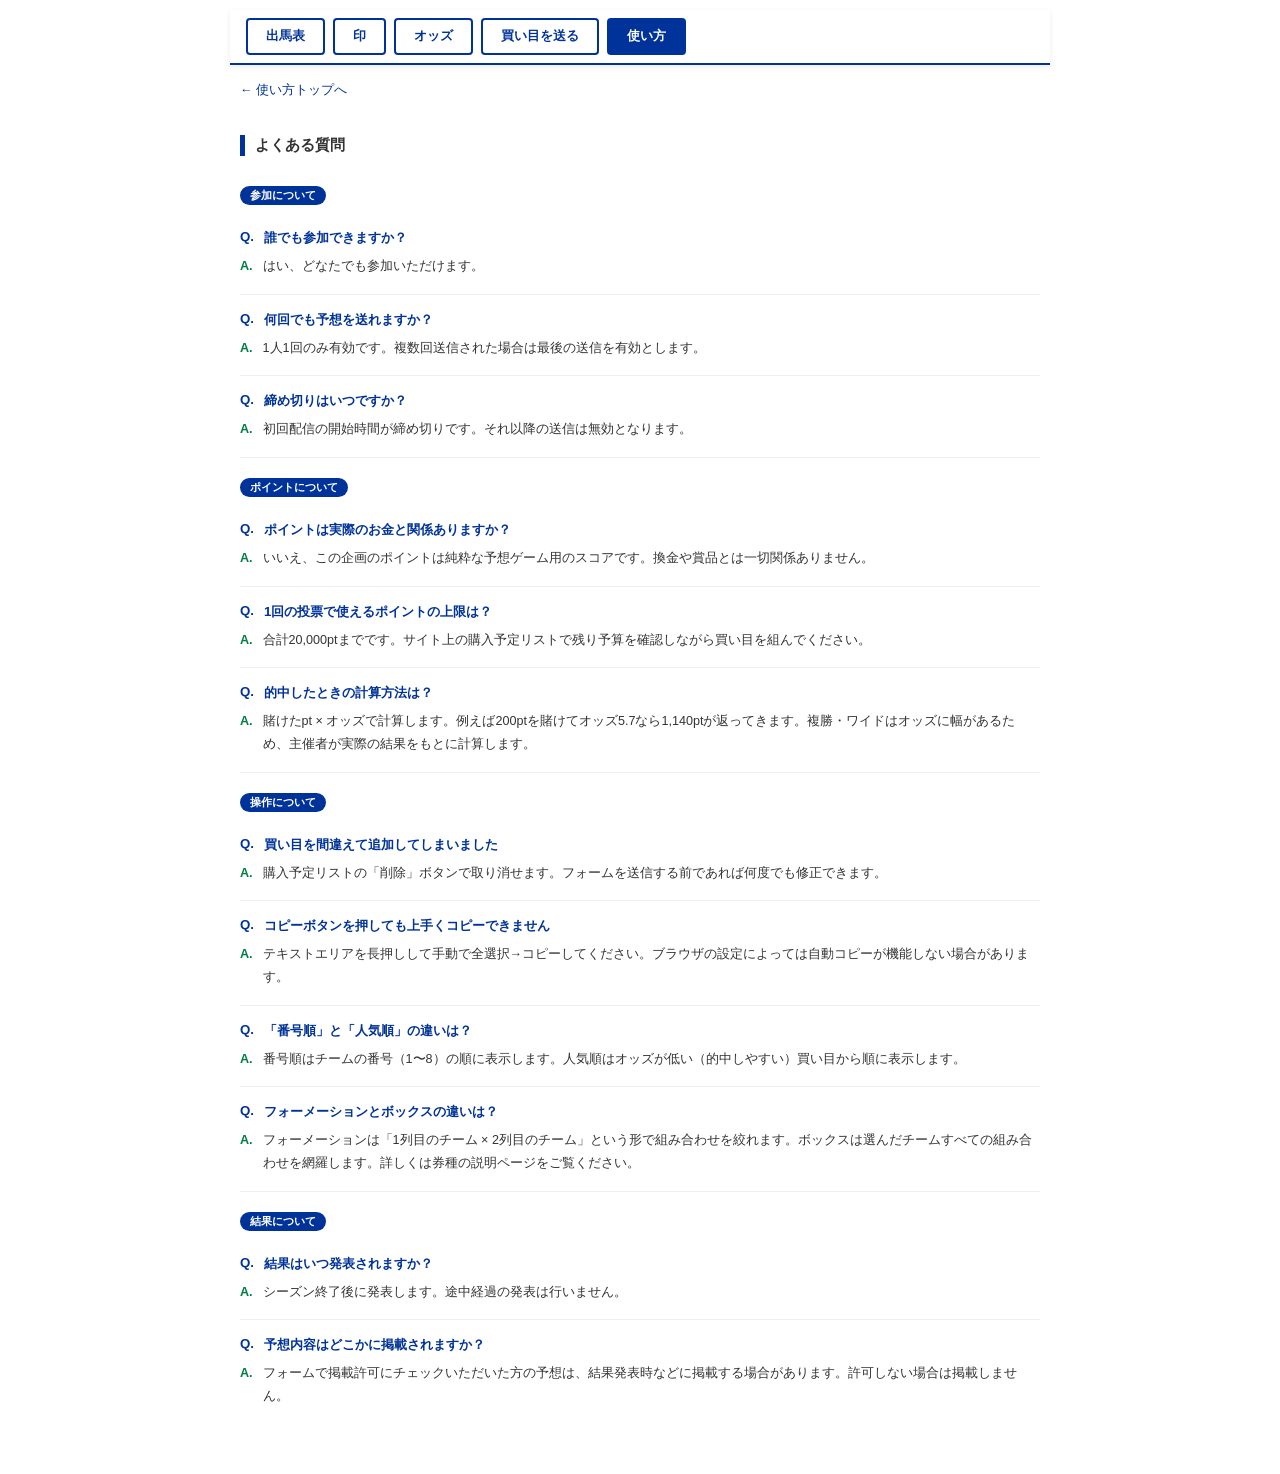
==== faq.html @ a21bd411 "Add files via upload" ====
<!DOCTYPE html>
<html lang="ja">
<head>
    <meta charset="UTF-8">
    <meta name="viewport" content="width=device-width, initial-scale=1.0">
    <title>Premier Series 26-27予想企画 — よくある質問</title>
    <link rel="icon" href="favicon.ico">
    <link rel="apple-touch-icon" href="apple-touch-icon.png">
    <link rel="stylesheet" href="css/style.css">
    <style>
        .faq-wrap { max-width: 800px; margin: 0 auto; padding: 0 16px 40px; }
        .faq-item { border-bottom: 1px solid #eee; padding: 16px 0; }
        .faq-item:last-child { border-bottom: none; }
        .faq-q { font-weight: bold; color: #003399; margin: 0 0 8px; font-size: .95em; display: flex; gap: 10px; }
        .faq-q::before { content: 'Q.'; flex-shrink: 0; }
        .faq-a { color: #333; line-height: 1.8; font-size: .9em; display: flex; gap: 10px; margin: 0; }
        .faq-a::before { content: 'A.'; flex-shrink: 0; font-weight: bold; color: #007d43; }
        .back-link { display: inline-block; margin-bottom: 16px; color: #003399; text-decoration: none; font-size: .9em; }
        .back-link:hover { text-decoration: underline; }
        .faq-category { font-size: .8em; font-weight: bold; color: #fff; background: #003399; display: inline-block; padding: 2px 10px; border-radius: 10px; margin: 20px 0 8px; }
    </style>
</head>
<body>
<div class="faq-wrap">

<nav class="page-nav">
    <a href="index.html">出馬表</a>
    <a href="marks.html">印</a>
    <a href="odds.html">オッズ</a>
    <a href="submit.html">買い目を送る</a>
    <a href="help.html" class="active">使い方</a>
</nav>

<a class="back-link" href="help.html">← 使い方トップへ</a>

<div class="section-title">よくある質問</div>

<div class="faq-category">参加について</div>

<div class="faq-item">
    <p class="faq-q">誰でも参加できますか？</p>
    <p class="faq-a">はい、どなたでも参加いただけます。</p>
</div>

<div class="faq-item">
    <p class="faq-q">何回でも予想を送れますか？</p>
    <p class="faq-a">1人1回のみ有効です。複数回送信された場合は最後の送信を有効とします。</p>
</div>

<div class="faq-item">
    <p class="faq-q">締め切りはいつですか？</p>
    <p class="faq-a">初回配信の開始時間が締め切りです。それ以降の送信は無効となります。</p>
</div>

<div class="faq-category">ポイントについて</div>

<div class="faq-item">
    <p class="faq-q">ポイントは実際のお金と関係ありますか？</p>
    <p class="faq-a">いいえ、この企画のポイントは純粋な予想ゲーム用のスコアです。換金や賞品とは一切関係ありません。</p>
</div>

<div class="faq-item">
    <p class="faq-q">1回の投票で使えるポイントの上限は？</p>
    <p class="faq-a">合計20,000ptまでです。サイト上の購入予定リストで残り予算を確認しながら買い目を組んでください。</p>
</div>

<div class="faq-item">
    <p class="faq-q">的中したときの計算方法は？</p>
    <p class="faq-a">賭けたpt × オッズで計算します。例えば200ptを賭けてオッズ5.7なら1,140ptが返ってきます。複勝・ワイドはオッズに幅があるため、主催者が実際の結果をもとに計算します。</p>
</div>

<div class="faq-category">操作について</div>

<div class="faq-item">
    <p class="faq-q">買い目を間違えて追加してしまいました</p>
    <p class="faq-a">購入予定リストの「削除」ボタンで取り消せます。フォームを送信する前であれば何度でも修正できます。</p>
</div>

<div class="faq-item">
    <p class="faq-q">コピーボタンを押しても上手くコピーできません</p>
    <p class="faq-a">テキストエリアを長押しして手動で全選択→コピーしてください。ブラウザの設定によっては自動コピーが機能しない場合があります。</p>
</div>

<div class="faq-item">
    <p class="faq-q">「番号順」と「人気順」の違いは？</p>
    <p class="faq-a">番号順はチームの番号（1〜8）の順に表示します。人気順はオッズが低い（的中しやすい）買い目から順に表示します。</p>
</div>

<div class="faq-item">
    <p class="faq-q">フォーメーションとボックスの違いは？</p>
    <p class="faq-a">フォーメーションは「1列目のチーム × 2列目のチーム」という形で組み合わせを絞れます。ボックスは選んだチームすべての組み合わせを網羅します。詳しくは券種の説明ページをご覧ください。</p>
</div>

<div class="faq-category">結果について</div>

<div class="faq-item">
    <p class="faq-q">結果はいつ発表されますか？</p>
    <p class="faq-a">シーズン終了後に発表します。途中経過の発表は行いません。</p>
</div>

<div class="faq-item">
    <p class="faq-q">予想内容はどこかに掲載されますか？</p>
    <p class="faq-a">フォームで掲載許可にチェックいただいた方の予想は、結果発表時などに掲載する場合があります。許可しない場合は掲載しません。</p>
</div>

</div>
</body>
</html>
---- css/style.css ----
:root {
    --jra-blue: #003399;
    --jra-green: #007d43;
    --border-color: #ccc;
    --accent-red: #d00;
}

body {
    font-family: "Helvetica Neue", Arial, sans-serif;
    font-size: 14px;
    margin: 10px;
    color: #333;
    background: #fff;
}

/* ── 共通 ── */
.section-title {
    border-left: 5px solid var(--jra-blue);
    padding-left: 10px;
    font-size: 1.1em;
    margin: 20px 0 10px;
    font-weight: bold;
}
.hidden { display: none !important; }
.result-bar {
    display: flex;
    justify-content: space-between;
    align-items: center;
    background: #444;
    color: #fff;
    padding: 10px;
    margin-top: 5px;
    border-radius: 4px;
}
.odd_view {
    background: #ffeb3b;
    border: none;
    padding: 8px 20px;
    font-weight: bold;
    cursor: pointer;
    border-radius: 3px;
    color: #000;
}
.odd_view:hover { background: #fdd835; }

/* ── チームヘッダー ── */
.team-table {
    width: 100%;
    border-collapse: collapse;
    margin-bottom: 20px;
    table-layout: fixed;
}
.team-table th,
.team-table td {
    border: 1px solid var(--border-color);
    text-align: center;
    padding: 8px 2px;
}
.team-table th {
    background: var(--jra-blue);
    color: #fff;
    font-size: .8em;
}
.team-table td {
    font-weight: bold;
    font-size: .9em;
    overflow: hidden;
    text-overflow: ellipsis;
}
.team-logo {
    width: 30px;
    height: 30px;
    object-fit: contain;
    vertical-align: middle;
    margin-bottom: 3px;
}

/* ── タブ ── */
.tab-menu {
    display: flex;
    list-style: none;
    padding: 0;
    margin: 0;
    border-bottom: 2px solid var(--jra-blue);
    flex-wrap: wrap;
}
.tab-menu li {
    padding: 10px 15px;
    cursor: pointer;
    background: #eee;
    margin-right: 2px;
    border: 1px solid var(--border-color);
    border-bottom: none;
    font-weight: bold;
}
.tab-menu li.active {
    background: var(--jra-blue);
    color: #fff;
    border-color: var(--jra-blue);
}

/* ── 投票モード ── */
.vote-mode-bar {
    display: flex;
    gap: 6px;
    margin: 8px 0;
    flex-wrap: wrap;
}
.mode-btn {
    padding: 6px 14px;
    border: 2px solid var(--jra-blue);
    background: #fff;
    color: var(--jra-blue);
    border-radius: 4px;
    cursor: pointer;
    font-weight: bold;
    font-size: .85em;
}
.mode-btn.active {
    background: var(--jra-blue);
    color: #fff;
}

/* ── マークシート ── */
.marksheet-area {
    background: #f2f2f2;
    padding: 10px;
    border: 1px solid var(--border-color);
    margin-top: -1px;
}
.ms-table {
    width: 100%;
    border-collapse: collapse;
    background: #fff;
    margin-bottom: 6px;
    table-layout: fixed;
}
.ms-table th,
.ms-table td {
    border: 1px solid var(--border-color);
    padding: 4px 2px;
    text-align: center;
    font-size: .85em;
    overflow: hidden;
    text-overflow: ellipsis;
    white-space: nowrap;
}
.ms-table th { background: #e9e9e9; }
.ms-row-label {
    font-weight: bold;
    background: #f8f9fa;
    white-space: nowrap;
    width: 5em;
}
.ms-cell {
    cursor: pointer;
    user-select: none;
    transition: background .12s;
}
.ms-cell:hover { background: #dde8ff; }
.ms-cell.marked { background: var(--jra-blue); color: #fff; font-weight: bold; }
.ms-cell.axis1  { background: #e91e63; color: #fff; font-weight: bold; }
.ms-cell.axis2  { background: #ff9800; color: #fff; font-weight: bold; }
.all_button {
    width: 28px;
    padding: 2px;
    cursor: pointer;
    font-size: .8em;
}

/* ── ソートバー（全タブ共通） ── */
.sort-controls {
    margin: 10px 0 0;
    padding-bottom: 8px;
    border-bottom: 1px solid var(--border-color);
}
.sort-btn {
    padding: 5px 15px;
    cursor: pointer;
    border: 1px solid var(--jra-blue);
    background: #fff;
    color: var(--jra-blue);
    border-radius: 4px;
}
.sort-btn.active { background: var(--jra-blue); color: #fff; }

/* ── オッズ一覧 ── */
.list-wrapper {
    max-height: 500px;
    overflow-y: auto;
    border: 1px solid var(--border-color);
    margin-top: 10px;
}
table.list-table { width: 100%; border-collapse: collapse; }
.list-table th {
    position: sticky;
    top: 0;
    background: #eee;
    border: 1px solid var(--border-color);
    padding: 8px;
}
.list-table td {
    border: 1px solid var(--border-color);
    padding: 8px;
    text-align: center;
}
.odds-val { font-weight: bold; }
.odds-low  { color: #d00; }
.odds-high { color: #0066cc; }
.odds_row { cursor: pointer; transition: background .15s; }
.odds_row:hover  { background: #fff9c4 !important; }
.odds_row:active { background: #ffe082 !important; }

/* 単複：ホバー中のセルだけ色を濃くしてどちらを押すか明示 */
.odds_row td[data-bet-type]:hover {
    background: #ffe082 !important;
    cursor: pointer;
}

/* ── カート ── */
#bet-management {
    margin-top: 30px;
    border: 2px solid #333;
    padding: 15px;
    border-radius: 8px;
    background: #fdfdfd;
}
#cart-table { width: 100%; border-collapse: collapse; }
#cart-table th {
    padding: 5px;
    border-bottom: 1px solid #ccc;
    background: #eee;
    font-size: .85em;
}
#cart-table td {
    padding: 6px 8px;
    border-bottom: 1px solid #f0f0f0;
    text-align: center;
    vertical-align: middle;
}
.pt-display {
    display: inline-flex;
    align-items: center;
    gap: 2px;
    cursor: pointer;
    border: 1px solid #aaa;
    border-radius: 4px;
    padding: 3px 6px;
    background: #fff;
    font-size: .9em;
    white-space: nowrap;
}
.pt-display:hover { border-color: var(--jra-blue); background: #eef; }
.pt-n { font-weight: bold; color: var(--jra-blue); min-width: 1.4em; text-align: right; }
.pt-fixed { color: #666; }

/* ── カートボタン ── */
.btn-expand {
    font-size: .75em;
    cursor: pointer;
    padding: 3px 7px;
    border: 1px solid #aaa;
    border-radius: 3px;
    background: #f5f5f5;
}
.btn-expand:hover { background: #e0e8ff; }
.btn-expand-budget {
    font-size: .75em;
    cursor: pointer;
    padding: 3px 7px;
    border: 1px solid #007d43;
    border-radius: 3px;
    background: #e8f5e9;
    color: #007d43;
    font-weight: bold;
}
.btn-expand-budget:hover { background: #c8e6c9; }
.btn-delete {
    font-size: .75em;
    cursor: pointer;
    padding: 3px 7px;
    border: 1px solid #d00;
    border-radius: 3px;
    background: #fff0f0;
    color: #d00;
}
.btn-delete:hover { background: #ffd0d0; }

/* ── テンキー ── */
#numpad-overlay {
    position: fixed;
    inset: 0;
    background: rgba(0,0,0,.45);
    z-index: 2000;
    display: flex;
    align-items: center;
    justify-content: center;
}
#numpad-box {
    background: #fff;
    border-radius: 10px;
    padding: 18px;
    width: 220px;
    box-shadow: 0 6px 30px rgba(0,0,0,.35);
}
#numpad-preview {
    font-size: 1.4em;
    font-weight: bold;
    text-align: right;
    color: var(--jra-blue);
    margin-bottom: 10px;
    border-bottom: 2px solid var(--jra-blue);
    padding-bottom: 6px;
}
.np-grid {
    display: grid;
    grid-template-columns: repeat(3,1fr);
    gap: 6px;
}
.np-btn {
    padding: 12px 0;
    font-size: 1.1em;
    font-weight: bold;
    border: 1px solid #ccc;
    border-radius: 6px;
    cursor: pointer;
    background: #f8f8f8;
}
.np-btn:hover   { background: #e0e8ff; }
.np-btn.confirm { background: var(--jra-blue); color: #fff; grid-column: span 2; }
.np-btn.cancel  { background: #eee; }
#numpad-label {
    font-size: .8em;
    color: #888;
    margin-bottom: 6px;
    text-align: center;
}

/* ── フォームエクスポート ── */
.btn-set-formation {
    background: #e91e63;
    color: #fff;
    border: none;
    padding: 10px 20px;
    border-radius: 4px;
    cursor: pointer;
    font-weight: bold;
    margin-left: 10px;
}
.btn-set-formation:hover { background: #d81b60; }
#form-export-area {
    position: fixed;
    top: 15%;
    left: 5%;
    width: 90%;
    height: 70%;
    background: #fff;
    border: 3px solid #333;
    z-index: 1000;
    padding: 20px;
    box-shadow: 0 0 20px rgba(0,0,0,.5);
}

/* ── オッズ一覧（2連複〜3連単）共通セル幅 ── */
table.odds-list {
    table-layout: fixed;
    width: 100%;
}
table.odds-list .col-comb {
    width: 60%;
    text-align: center;
    font-family: monospace;
    font-size: .9em;
}
table.odds-list .col-odds {
    width: 40%;
    text-align: center;
    font-size: .9em;
    cursor: pointer;
}
/* 行ホバー時にオッズセルだけ濃くする（単複と同じ色） */
table.odds-list tr.odds_row:hover .col-odds {
    background: #fff9c4 !important;
}
table.odds-list tr.odds_row td[data-clickable]:hover {
    background: #ffe082 !important;
}
.page-nav {
    display: flex;
    gap: 8px;
    position: sticky;
    top: 0;
    z-index: 1000;
    background: #fff;
    padding: 8px 16px;
    margin: 0 -10px 16px;
    border-bottom: 2px solid var(--jra-blue);
    box-shadow: 0 2px 6px rgba(0,0,0,.08);
}
.page-nav a {
    padding: 8px 18px;
    border: 2px solid var(--jra-blue);
    border-radius: 4px;
    color: var(--jra-blue);
    text-decoration: none;
    font-weight: bold;
    font-size: .9em;
}
.page-nav a.active,
.page-nav a:hover {
    background: var(--jra-blue);
    color: #fff;
}

/* ━━━━━━━━━━━━━━━━━━━━━━━━━━━━━━━━━━━━
   スマホ専用スタイル（767px以下）
   PC版は一切変更しない
━━━━━━━━━━━━━━━━━━━━━━━━━━━━━━━━━━━━ */
@media (max-width: 767px) {

    /* ── ①マークシートを横スクロール対応 ── */
    .marksheet-area {
        padding: 6px;
    }
    .ms-table-wrap {
        overflow-x: auto;
        -webkit-overflow-scrolling: touch;
    }
    .ms-table {
        min-width: 480px; /* 8チーム分が潰れない最小幅 */
        table-layout: fixed;
    }
    .ms-row-label {
        width: 4.5em;
        font-size: .75em;
    }
    .ms-table th,
    .ms-table td {
        padding: 3px 1px;
        font-size: .8em;
    }

    /* ── ②投票モードボタンを小さく ── */
    .mode-btn {
        padding: 5px 8px;
        font-size: .78em;
        border-width: 1.5px;
    }
    .vote-mode-bar {
        gap: 4px;
    }

    /* ── ③カートを横スクロール対応・券種列を詰める ── */
    #bet-management {
        padding: 10px 6px;
    }
    .cart-scroll-wrap {
        overflow-x: auto;
        -webkit-overflow-scrolling: touch;
    }
    #cart-table {
        min-width: 480px;
    }
    #cart-table th,
    #cart-table td {
        padding: 4px 4px;
        font-size: .8em;
        white-space: nowrap;
    }

    /* ── ④買い目データ作成モーダルをフルスクリーン化 ── */
    #form-export-area {
        position: fixed;
        top: 0;
        left: 0;
        width: 100%;
        height: 100%;
        border: none;
        border-radius: 0;
        padding: 16px;
        box-sizing: border-box;
        overflow-y: auto;
        z-index: 2000;
    }
    #form-export-area h3 {
        font-size: 1em;
        margin-bottom: 8px;
    }
    #form-export-area textarea {
        height: 40vh !important;
        font-size: 11px !important;
    }
    #form-export-area p {
        font-size: .8em;
    }
    #btn-copy {
        width: 100%;
        padding: 12px;
        font-size: 1em;
    }
    #btn-open-form {
        display: block !important;
        width: 100%;
        box-sizing: border-box;
        text-align: center;
        padding: 12px !important;
        font-size: 1em !important;
        margin-top: 4px;
    }
}
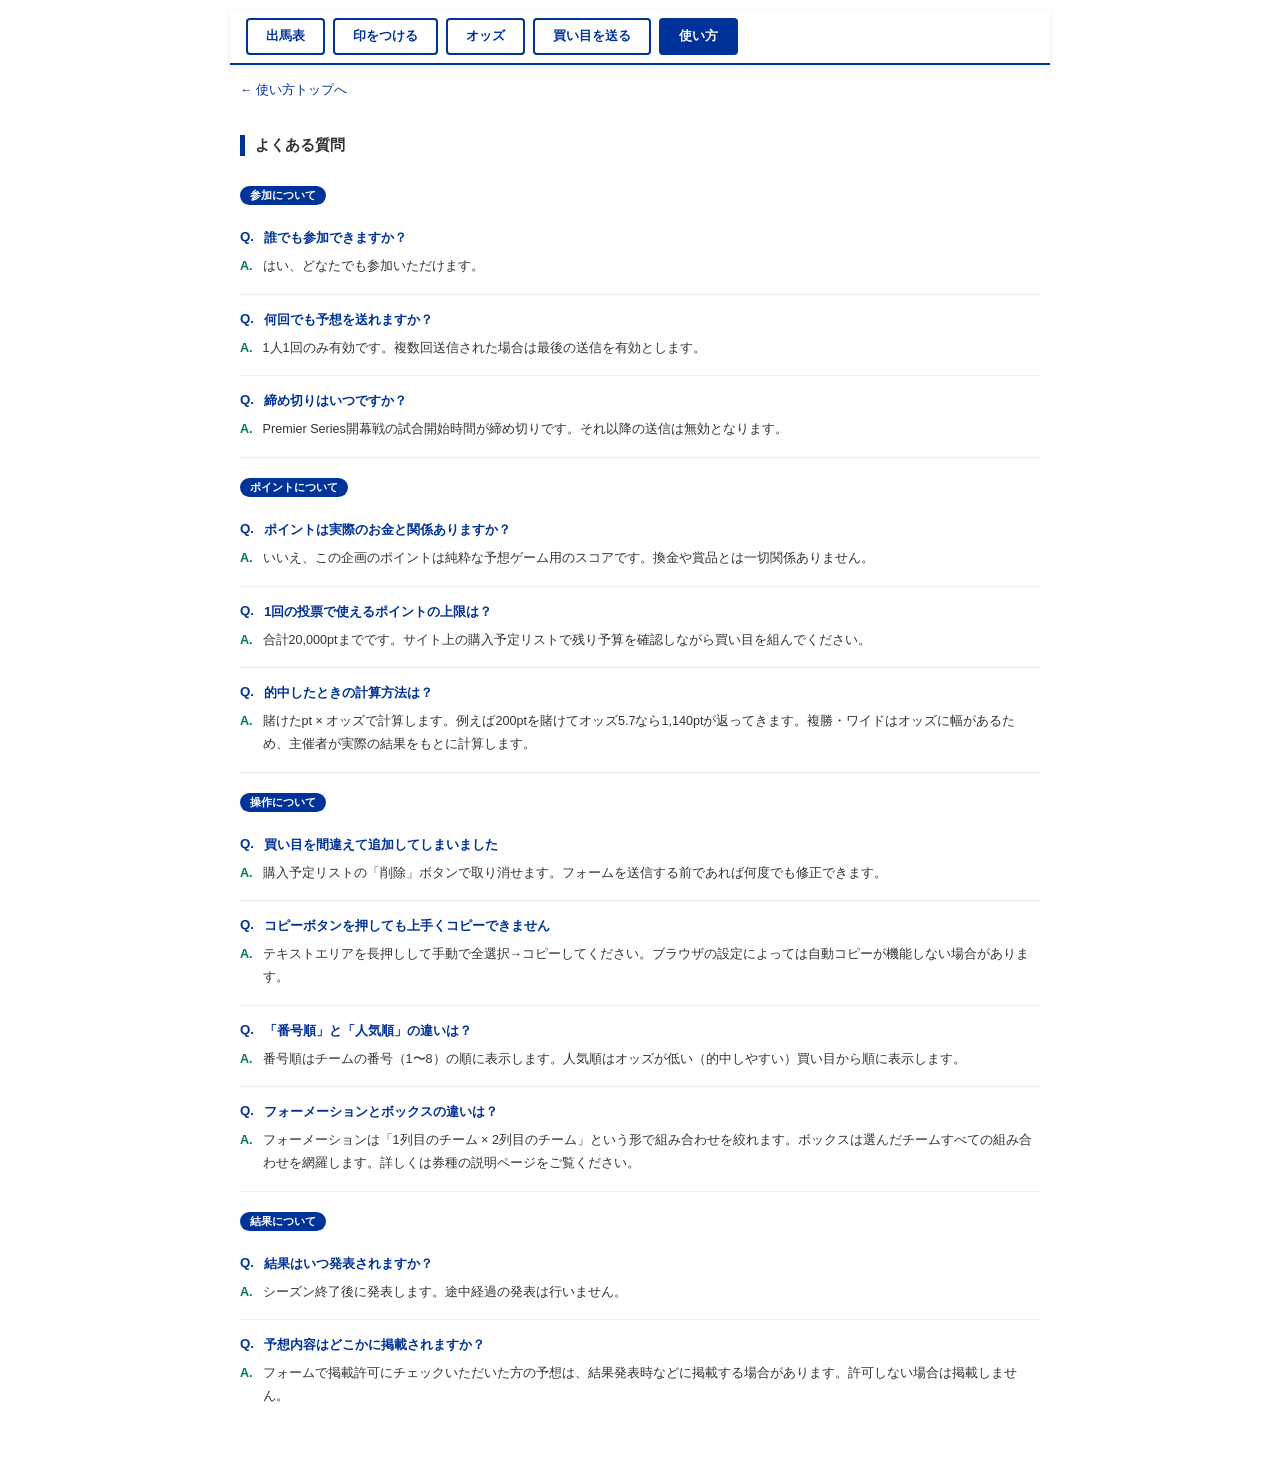
==== commit b76b14e8: "Add files via upload" ====
--- a/faq.html
+++ b/faq.html
@@ -25,7 +25,7 @@
 
 <nav class="page-nav">
     <a href="index.html">出馬表</a>
-    <a href="marks.html">印</a>
+    <a href="marks.html">印をつける</a>
     <a href="odds.html">オッズ</a>
     <a href="submit.html">買い目を送る</a>
     <a href="help.html" class="active">使い方</a>
@@ -49,7 +49,7 @@
 
 <div class="faq-item">
     <p class="faq-q">締め切りはいつですか？</p>
-    <p class="faq-a">初回配信の開始時間が締め切りです。それ以降の送信は無効となります。</p>
+    <p class="faq-a">Premier Series開幕戦の試合開始時間が締め切りです。それ以降の送信は無効となります。</p>
 </div>
 
 <div class="faq-category">ポイントについて</div>
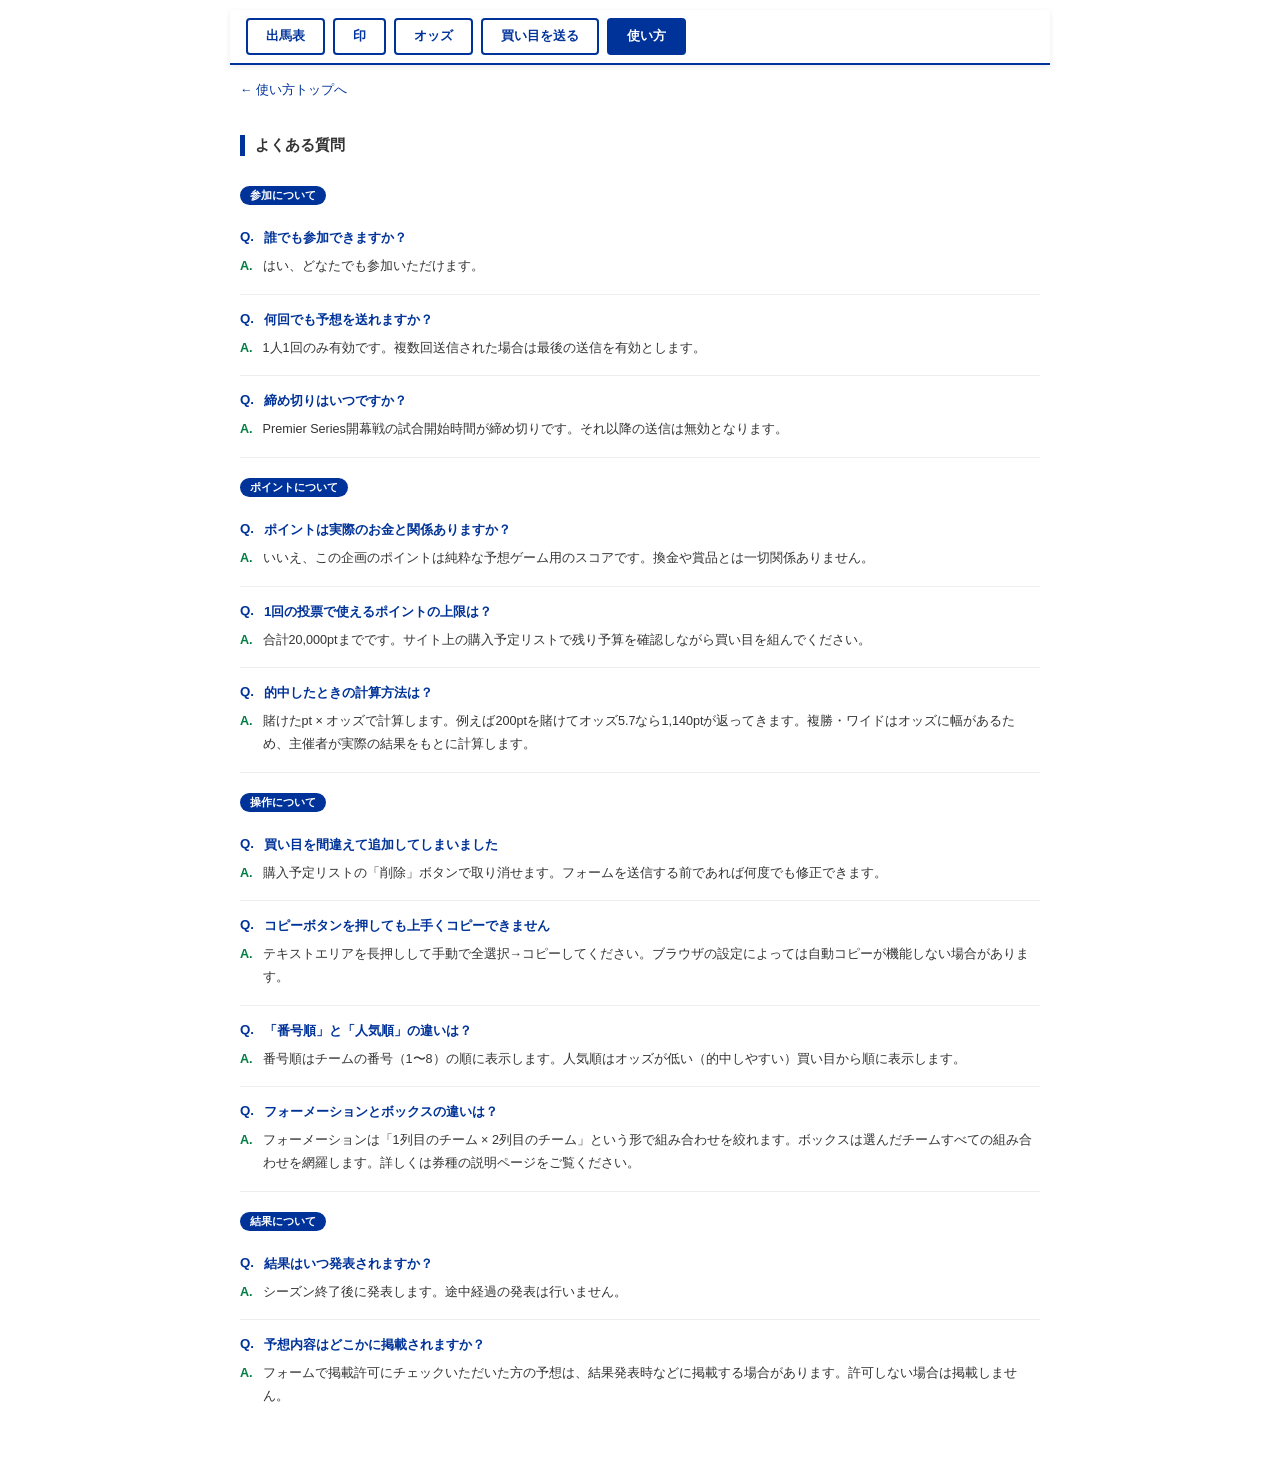
==== commit a7d21f55: "Add files via upload" ====
--- a/faq.html
+++ b/faq.html
@@ -25,7 +25,7 @@
 
 <nav class="page-nav">
     <a href="index.html">出馬表</a>
-    <a href="marks.html">印をつける</a>
+    <a href="marks.html">印</a>
     <a href="odds.html">オッズ</a>
     <a href="submit.html">買い目を送る</a>
     <a href="help.html" class="active">使い方</a>
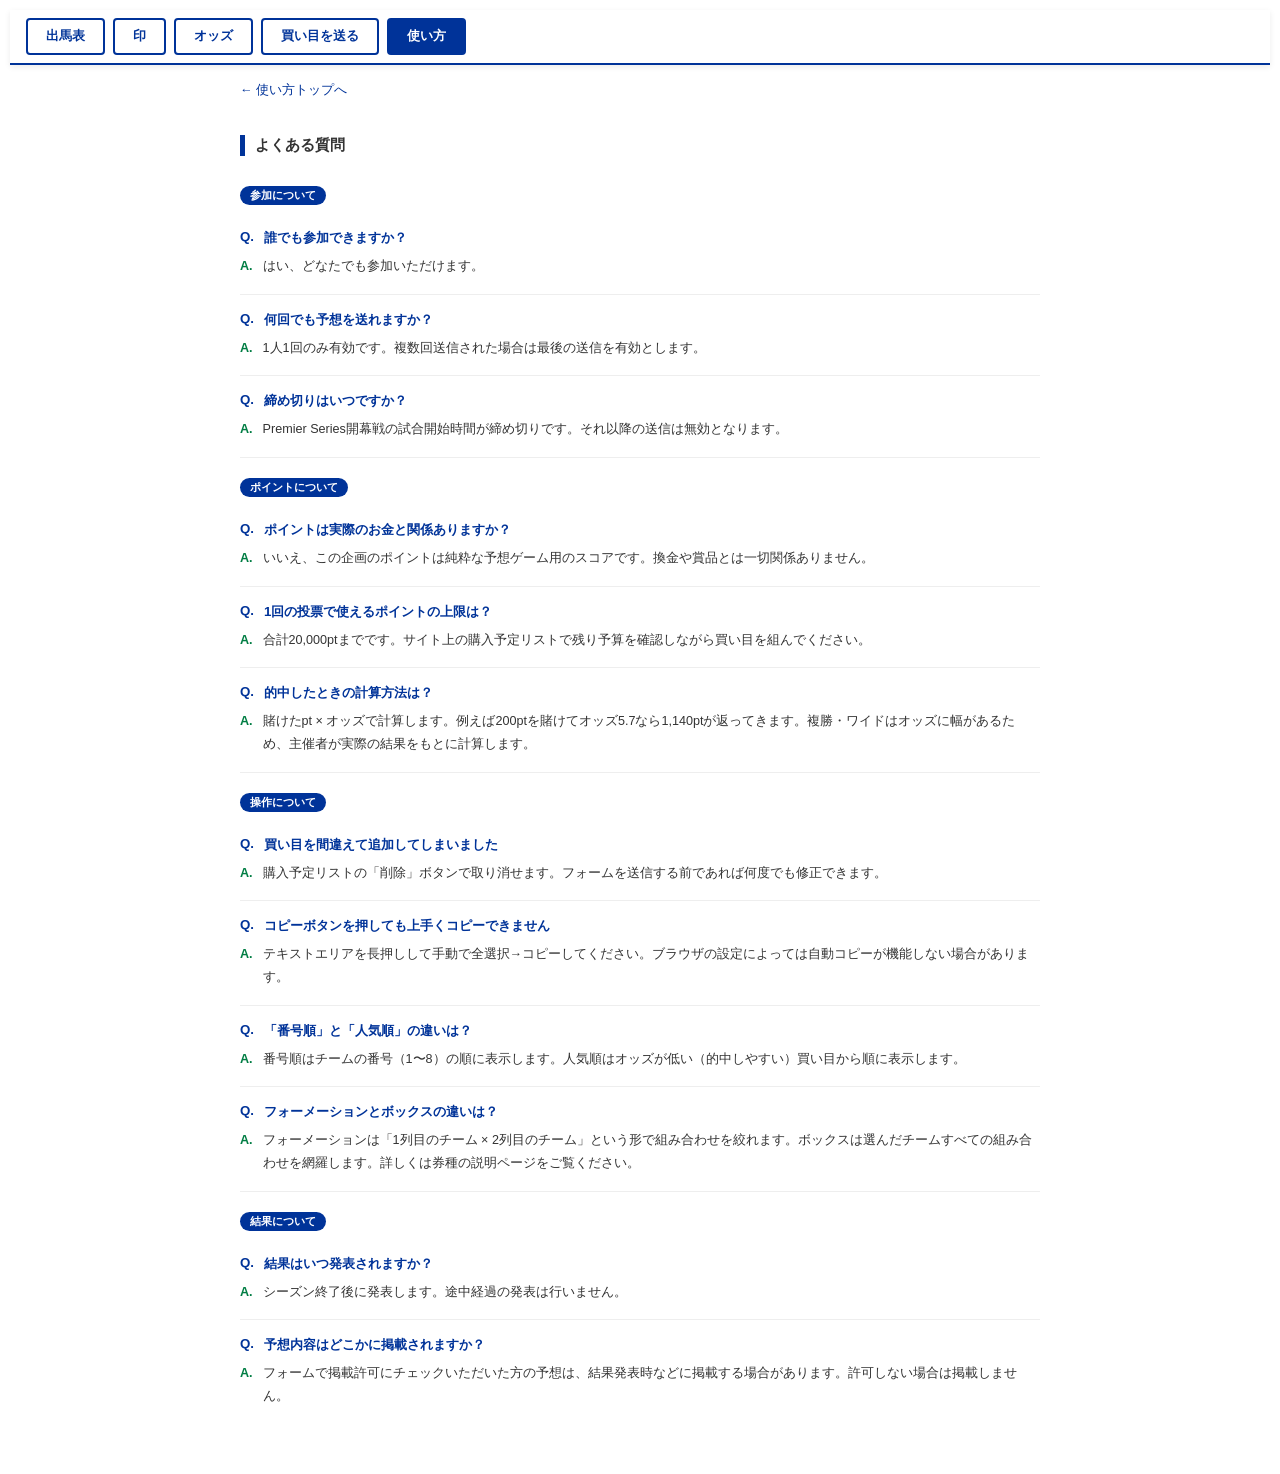
==== commit 66f8dd6e: "Add files via upload" ====
--- a/faq.html
+++ b/faq.html
@@ -21,8 +21,6 @@
     </style>
 </head>
 <body>
-<div class="faq-wrap">
-
 <nav class="page-nav">
     <a href="index.html">出馬表</a>
     <a href="marks.html">印</a>
@@ -31,6 +29,7 @@
     <a href="help.html" class="active">使い方</a>
 </nav>
 
+<div class="faq-wrap">
 <a class="back-link" href="help.html">← 使い方トップへ</a>
 
 <div class="section-title">よくある質問</div>
--- a/css/style.css
+++ b/css/style.css
@@ -393,7 +393,7 @@
     z-index: 1000;
     background: #fff;
     padding: 8px 16px;
-    margin: 0 -10px 16px;
+    margin: 0 0 16px;
     border-bottom: 2px solid var(--jra-blue);
     box-shadow: 0 2px 6px rgba(0,0,0,.08);
 }
@@ -507,4 +507,22 @@
         font-size: 1em !important;
         margin-top: 4px;
     }
-}
+
+    /* ── ⑤ナビを1行コンパクトに ── */
+    .page-nav {
+        padding: 6px 8px;
+        gap: 4px;
+        flex-wrap: nowrap;
+        overflow-x: auto;
+        -webkit-overflow-scrolling: touch;
+        scrollbar-width: none;
+    }
+    .page-nav::-webkit-scrollbar { display: none; }
+    .page-nav a {
+        padding: 6px 10px;
+        font-size: .78em;
+        white-space: nowrap;
+        flex-shrink: 0;
+        border-width: 1.5px;
+    }
+}
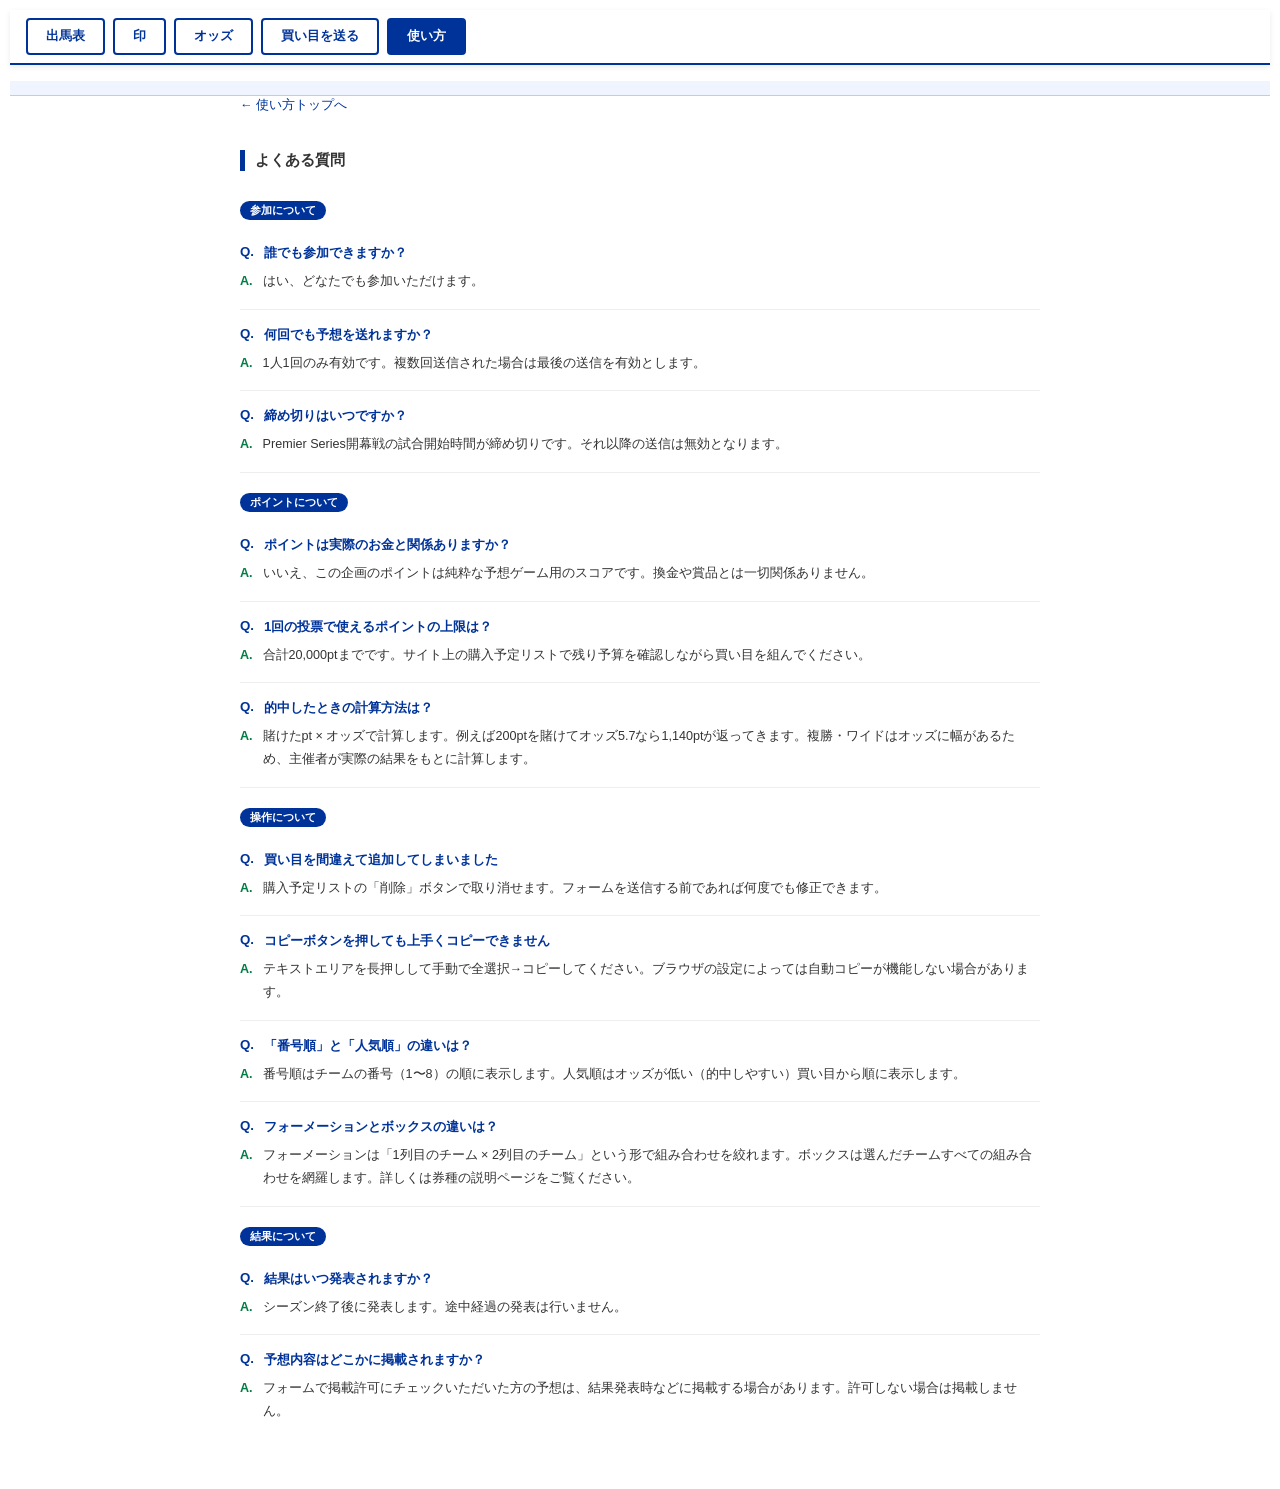
==== commit 85614101: "Add files via upload" ====
--- a/faq.html
+++ b/faq.html
@@ -3,7 +3,7 @@
 <head>
     <meta charset="UTF-8">
     <meta name="viewport" content="width=device-width, initial-scale=1.0">
-    <title>Premier Series 26-27予想企画 — よくある質問</title>
+    <title>よくある質問 — Premier Series 26-27予想企画</title>
     <link rel="icon" href="favicon.ico">
     <link rel="apple-touch-icon" href="apple-touch-icon.png">
     <link rel="stylesheet" href="css/style.css">
@@ -28,6 +28,7 @@
     <a href="submit.html">買い目を送る</a>
     <a href="help.html" class="active">使い方</a>
 </nav>
+<div id="countdown-bar"></div>
 
 <div class="faq-wrap">
 <a class="back-link" href="help.html">← 使い方トップへ</a>
--- a/css/style.css
+++ b/css/style.css
@@ -411,6 +411,26 @@
     background: var(--jra-blue);
     color: #fff;
 }
+
+/* ── カウントダウンバー ── */
+#countdown-bar {
+    display: flex;
+    align-items: center;
+    gap: 8px;
+    background: #f0f4ff;
+    border-bottom: 1px solid #c0cce8;
+    padding: 7px 16px;
+    font-size: .88em;
+}
+#countdown-bar.cd-urgent {
+    background: #fff3f0;
+    border-bottom-color: #f5b8b0;
+}
+.cd-label { color: #555; }
+.cd-value { font-weight: bold; color: var(--jra-blue); }
+.cd-value.cd-closed { color: #d00; }
+.cd-urgent .cd-value { color: #d00; }
+#countdown-bar strong { font-size: 1.15em; }
 
 /* ━━━━━━━━━━━━━━━━━━━━━━━━━━━━━━━━━━━━
    スマホ専用スタイル（767px以下）
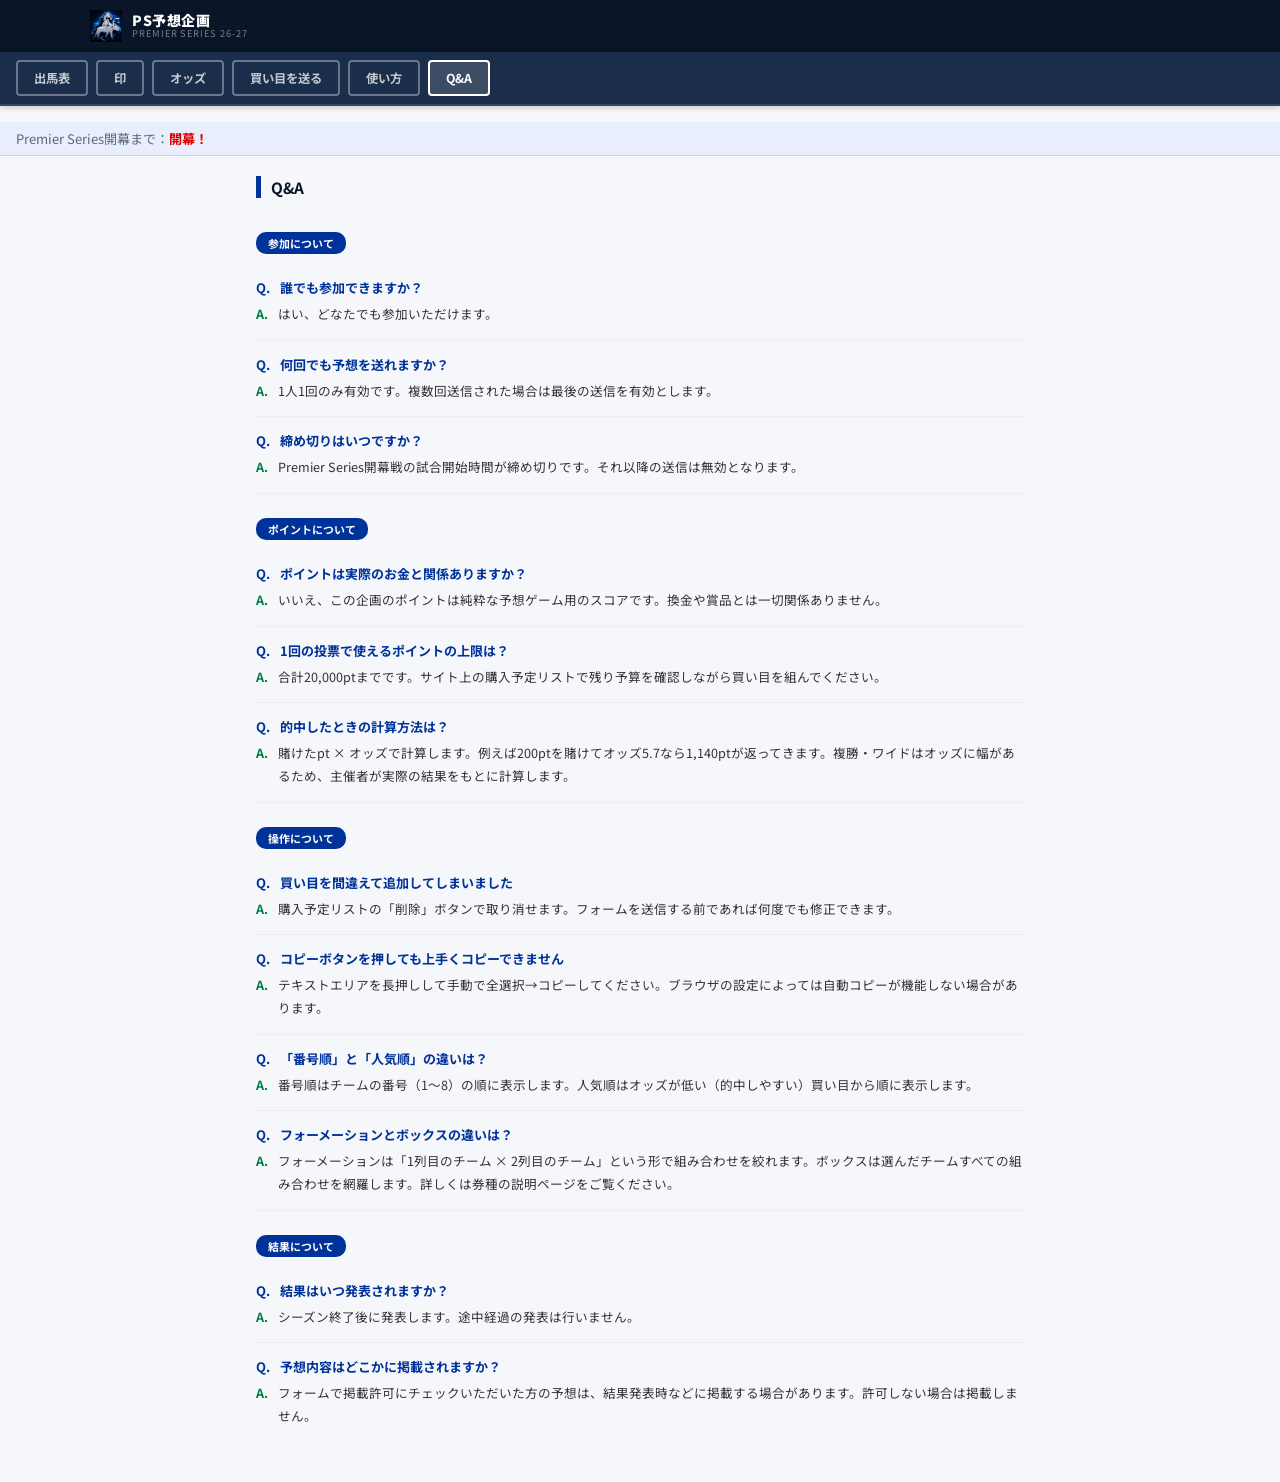
==== commit a7aa8c3e: "Add files via upload" ====
--- a/faq.html
+++ b/faq.html
@@ -3,37 +3,55 @@
 <head>
     <meta charset="UTF-8">
     <meta name="viewport" content="width=device-width, initial-scale=1.0">
-    <title>よくある質問 — Premier Series 26-27予想企画</title>
+    <title>Q&A — Premier Series 26-27予想企画</title>
     <link rel="icon" href="favicon.ico">
     <link rel="apple-touch-icon" href="apple-touch-icon.png">
+    <link rel="preconnect" href="https://fonts.googleapis.com">
+    <link rel="preconnect" href="https://fonts.gstatic.com" crossorigin>
+    <link href="https://fonts.googleapis.com/css2?family=Noto+Sans+JP:wght@400;500;700;900&display=swap" rel="stylesheet">
     <link rel="stylesheet" href="css/style.css">
     <style>
         .faq-wrap { max-width: 800px; margin: 0 auto; padding: 0 16px 40px; }
-        .faq-item { border-bottom: 1px solid #eee; padding: 16px 0; }
+        .faq-category { font-size: .78em; font-weight: bold; color: #fff; background: #003399; display: inline-block; padding: 3px 12px; border-radius: 10px; margin: 24px 0 10px; }
+        .faq-category:first-of-type { margin-top: 8px; }
+        .faq-item { border-bottom: 1px solid #eee; padding: 14px 0; }
         .faq-item:last-child { border-bottom: none; }
-        .faq-q { font-weight: bold; color: #003399; margin: 0 0 8px; font-size: .95em; display: flex; gap: 10px; }
+        .faq-q { font-weight: bold; color: #003399; margin: 0 0 6px; font-size: .93em; display: flex; gap: 10px; }
         .faq-q::before { content: 'Q.'; flex-shrink: 0; }
         .faq-a { color: #333; line-height: 1.8; font-size: .9em; display: flex; gap: 10px; margin: 0; }
         .faq-a::before { content: 'A.'; flex-shrink: 0; font-weight: bold; color: #007d43; }
-        .back-link { display: inline-block; margin-bottom: 16px; color: #003399; text-decoration: none; font-size: .9em; }
-        .back-link:hover { text-decoration: underline; }
-        .faq-category { font-size: .8em; font-weight: bold; color: #fff; background: #003399; display: inline-block; padding: 2px 10px; border-radius: 10px; margin: 20px 0 8px; }
+        @media (max-width: 767px) {
+            .faq-wrap { padding: 0 10px 40px; }
+            .faq-q { font-size: .88em; }
+            .faq-a { font-size: .86em; }
+        }
     </style>
 </head>
 <body>
+<header class="site-header">
+    <div class="header-inner">
+        <a href="index.html" class="site-logo">
+            <img src="assets/images/logo.png" alt="PS予想企画" class="site-logo-img">
+            <div class="site-logo-text">
+                <span class="site-logo-main">PS予想企画</span>
+                <span class="site-logo-sub">PREMIER SERIES 26-27</span>
+            </div>
+        </a>
+    </div>
+</header>
 <nav class="page-nav">
     <a href="index.html">出馬表</a>
     <a href="marks.html">印</a>
     <a href="odds.html">オッズ</a>
     <a href="submit.html">買い目を送る</a>
-    <a href="help.html" class="active">使い方</a>
+    <a href="help.html">使い方</a>
+    <a href="faq.html" class="active">Q&A</a>
 </nav>
-<div id="countdown-bar"></div>
+<div id="countdown-bar"><div id="countdown-bar-inner"></div></div>
 
 <div class="faq-wrap">
-<a class="back-link" href="help.html">← 使い方トップへ</a>
 
-<div class="section-title">よくある質問</div>
+<div class="section-title">Q&A</div>
 
 <div class="faq-category">参加について</div>
 
@@ -104,5 +122,7 @@
 </div>
 
 </div>
+<script src="js/common.js"></script>
+<script>document.addEventListener("DOMContentLoaded", renderCountdown);</script>
 </body>
 </html>
--- a/css/style.css
+++ b/css/style.css
@@ -1,17 +1,126 @@
+@import url('https://fonts.googleapis.com/css2?family=Noto+Sans+JP:wght@400;500;700;900&display=swap');
+
 :root {
+    --navy: #0a1628;
+    --navy-mid: #1a2d4a;
+    --blue: #1a4fd6;
+    --blue-light: #e8eefb;
     --jra-blue: #003399;
     --jra-green: #007d43;
+    --text: #0a1628;
+    --text-sub: #5a6a82;
+    --border: #dde3ed;
     --border-color: #ccc;
+    --bg: #f5f7fb;
+    --white: #fff;
     --accent-red: #d00;
 }
 
+* { box-sizing: border-box; }
+
 body {
-    font-family: "Helvetica Neue", Arial, sans-serif;
+    font-family: 'Noto Sans JP', "Helvetica Neue", Arial, sans-serif;
     font-size: 14px;
-    margin: 10px;
-    color: #333;
-    background: #fff;
-}
+    margin: 0;
+    color: var(--text);
+    background: var(--bg);
+    -webkit-font-smoothing: antialiased;
+}
+
+/* ── サイトヘッダー ── */
+.site-header {
+    background: var(--navy);
+    padding: 0 20px;
+}
+.header-inner {
+    max-width: 1100px;
+    margin: 0 auto;
+    height: 52px;
+    display: flex;
+    align-items: center;
+}
+.site-logo {
+    display: flex;
+    align-items: center;
+    gap: 10px;
+    text-decoration: none;
+}
+.site-logo-img {
+    height: 32px;
+    width: auto;
+    object-fit: contain;
+}
+.site-logo-text {
+    display: flex;
+    flex-direction: column;
+    line-height: 1;
+}
+.site-logo-main {
+    font-size: .88rem;
+    font-weight: 900;
+    color: #fff;
+    letter-spacing: .04em;
+}
+.site-logo-sub {
+    font-size: .58rem;
+    color: rgba(255,255,255,.45);
+    letter-spacing: .1em;
+    margin-top: 2px;
+    font-weight: 400;
+}
+
+/* ── ナビ（旧デザイン踏襲・色だけ更新） ── */
+.page-nav {
+    display: flex;
+    gap: 8px;
+    position: sticky;
+    top: 0;
+    z-index: 1000;
+    background: var(--navy-mid);
+    padding: 8px 16px;
+    margin: 0 0 16px;
+    border-bottom: 2px solid rgba(255,255,255,.12);
+    box-shadow: 0 2px 6px rgba(0,0,0,.18);
+    overflow-x: auto;
+    scrollbar-width: none;
+}
+.page-nav::-webkit-scrollbar { display: none; }
+.page-nav a {
+    padding: 7px 16px;
+    border: 2px solid rgba(255,255,255,.35);
+    border-radius: 4px;
+    color: rgba(255,255,255,.75);
+    text-decoration: none;
+    font-weight: bold;
+    font-size: .88em;
+    white-space: nowrap;
+    flex-shrink: 0;
+    transition: background .15s, color .15s, border-color .15s;
+}
+.page-nav a.active,
+.page-nav a:hover {
+    background: rgba(255,255,255,.15);
+    color: #fff;
+    border-color: #fff;
+}
+
+/* ── カウントダウン ── */
+#countdown-bar {
+    display: flex;
+    align-items: center;
+    gap: 8px;
+    background: var(--blue-light);
+    border-bottom: 1px solid #c5d3f0;
+    padding: 7px 16px;
+    font-size: .82rem;
+    margin-bottom: 0;
+}
+#countdown-bar.cd-urgent { background: #fff3f0; border-bottom-color: #f5b8b0; }
+.cd-label { color: var(--text-sub); }
+.cd-value { font-weight: 700; color: var(--blue); }
+.cd-value.cd-closed { color: #d00; }
+.cd-urgent .cd-value { color: #d00; }
+#countdown-bar strong { font-size: 1.1em; }
 
 /* ── 共通 ── */
 .section-title {
@@ -40,509 +149,129 @@
     cursor: pointer;
     border-radius: 3px;
     color: #000;
+    font-family: 'Noto Sans JP', sans-serif;
 }
 .odd_view:hover { background: #fdd835; }
 
 /* ── チームヘッダー ── */
-.team-table {
-    width: 100%;
-    border-collapse: collapse;
-    margin-bottom: 20px;
-    table-layout: fixed;
-}
-.team-table th,
-.team-table td {
-    border: 1px solid var(--border-color);
-    text-align: center;
-    padding: 8px 2px;
-}
-.team-table th {
-    background: var(--jra-blue);
-    color: #fff;
-    font-size: .8em;
-}
-.team-table td {
-    font-weight: bold;
-    font-size: .9em;
-    overflow: hidden;
-    text-overflow: ellipsis;
-}
-.team-logo {
-    width: 30px;
-    height: 30px;
-    object-fit: contain;
-    vertical-align: middle;
-    margin-bottom: 3px;
-}
+.team-table { width: 100%; border-collapse: collapse; margin-bottom: 20px; table-layout: fixed; }
+.team-table th, .team-table td { border: 1px solid var(--border-color); text-align: center; padding: 8px 2px; }
+.team-table th { background: var(--jra-blue); color: #fff; font-size: .8em; }
+.team-table td { font-weight: bold; font-size: .9em; overflow: hidden; text-overflow: ellipsis; }
+.team-logo { width: 30px; height: 30px; object-fit: contain; vertical-align: middle; margin-bottom: 3px; }
 
 /* ── タブ ── */
-.tab-menu {
-    display: flex;
-    list-style: none;
-    padding: 0;
-    margin: 0;
-    border-bottom: 2px solid var(--jra-blue);
-    flex-wrap: wrap;
-}
-.tab-menu li {
-    padding: 10px 15px;
-    cursor: pointer;
-    background: #eee;
-    margin-right: 2px;
-    border: 1px solid var(--border-color);
-    border-bottom: none;
-    font-weight: bold;
-}
-.tab-menu li.active {
-    background: var(--jra-blue);
-    color: #fff;
-    border-color: var(--jra-blue);
-}
+.tab-menu { display: flex; list-style: none; padding: 0; margin: 0; border-bottom: 2px solid var(--jra-blue); flex-wrap: wrap; }
+.tab-menu li { padding: 10px 15px; cursor: pointer; background: #eee; margin-right: 2px; border: 1px solid var(--border-color); border-bottom: none; font-weight: bold; }
+.tab-menu li.active { background: var(--jra-blue); color: #fff; border-color: var(--jra-blue); }
 
 /* ── 投票モード ── */
-.vote-mode-bar {
-    display: flex;
-    gap: 6px;
-    margin: 8px 0;
-    flex-wrap: wrap;
-}
-.mode-btn {
-    padding: 6px 14px;
-    border: 2px solid var(--jra-blue);
-    background: #fff;
-    color: var(--jra-blue);
-    border-radius: 4px;
-    cursor: pointer;
-    font-weight: bold;
-    font-size: .85em;
-}
-.mode-btn.active {
-    background: var(--jra-blue);
-    color: #fff;
-}
+.vote-mode-bar { display: flex; gap: 6px; margin: 8px 0; flex-wrap: wrap; }
+.mode-btn { padding: 6px 14px; border: 2px solid var(--jra-blue); background: #fff; color: var(--jra-blue); border-radius: 4px; cursor: pointer; font-weight: bold; font-size: .85em; font-family: 'Noto Sans JP', sans-serif; }
+.mode-btn.active { background: var(--jra-blue); color: #fff; }
 
 /* ── マークシート ── */
-.marksheet-area {
-    background: #f2f2f2;
-    padding: 10px;
-    border: 1px solid var(--border-color);
-    margin-top: -1px;
-}
-.ms-table {
-    width: 100%;
-    border-collapse: collapse;
-    background: #fff;
-    margin-bottom: 6px;
-    table-layout: fixed;
-}
-.ms-table th,
-.ms-table td {
-    border: 1px solid var(--border-color);
-    padding: 4px 2px;
-    text-align: center;
-    font-size: .85em;
-    overflow: hidden;
-    text-overflow: ellipsis;
-    white-space: nowrap;
-}
+.marksheet-area { background: #f2f2f2; padding: 10px; border: 1px solid var(--border-color); margin-top: -1px; }
+.ms-table { width: 100%; border-collapse: collapse; background: #fff; margin-bottom: 6px; table-layout: fixed; }
+.ms-table th, .ms-table td { border: 1px solid var(--border-color); padding: 4px 2px; text-align: center; font-size: .85em; overflow: hidden; text-overflow: ellipsis; white-space: nowrap; }
 .ms-table th { background: #e9e9e9; }
-.ms-row-label {
-    font-weight: bold;
-    background: #f8f9fa;
-    white-space: nowrap;
-    width: 5em;
-}
-.ms-cell {
-    cursor: pointer;
-    user-select: none;
-    transition: background .12s;
-}
+.ms-row-label { font-weight: bold; background: #f8f9fa; white-space: nowrap; width: 5em; }
+.ms-cell { cursor: pointer; user-select: none; transition: background .12s; }
 .ms-cell:hover { background: #dde8ff; }
 .ms-cell.marked { background: var(--jra-blue); color: #fff; font-weight: bold; }
-.ms-cell.axis1  { background: #e91e63; color: #fff; font-weight: bold; }
-.ms-cell.axis2  { background: #ff9800; color: #fff; font-weight: bold; }
-.all_button {
-    width: 28px;
-    padding: 2px;
-    cursor: pointer;
-    font-size: .8em;
-}
-
-/* ── ソートバー（全タブ共通） ── */
-.sort-controls {
-    margin: 10px 0 0;
-    padding-bottom: 8px;
-    border-bottom: 1px solid var(--border-color);
-}
-.sort-btn {
-    padding: 5px 15px;
-    cursor: pointer;
-    border: 1px solid var(--jra-blue);
-    background: #fff;
-    color: var(--jra-blue);
-    border-radius: 4px;
-}
+.ms-cell.axis1 { background: #e91e63; color: #fff; font-weight: bold; }
+.ms-cell.axis2 { background: #ff9800; color: #fff; font-weight: bold; }
+.all_button { width: 28px; padding: 2px; cursor: pointer; font-size: .8em; }
+
+/* ── ソートバー ── */
+.sort-controls { margin: 10px 0 0; padding-bottom: 8px; border-bottom: 1px solid var(--border-color); }
+.sort-btn { padding: 5px 15px; cursor: pointer; border: 1px solid var(--jra-blue); background: #fff; color: var(--jra-blue); border-radius: 4px; font-family: 'Noto Sans JP', sans-serif; }
 .sort-btn.active { background: var(--jra-blue); color: #fff; }
 
 /* ── オッズ一覧 ── */
-.list-wrapper {
-    max-height: 500px;
-    overflow-y: auto;
-    border: 1px solid var(--border-color);
-    margin-top: 10px;
-}
+.list-wrapper { max-height: 500px; overflow-y: auto; border: 1px solid var(--border-color); margin-top: 10px; }
 table.list-table { width: 100%; border-collapse: collapse; }
-.list-table th {
-    position: sticky;
-    top: 0;
-    background: #eee;
-    border: 1px solid var(--border-color);
-    padding: 8px;
-}
-.list-table td {
-    border: 1px solid var(--border-color);
-    padding: 8px;
-    text-align: center;
-}
+.list-table th { position: sticky; top: 0; background: #eee; border: 1px solid var(--border-color); padding: 8px; }
+.list-table td { border: 1px solid var(--border-color); padding: 8px; text-align: center; }
 .odds-val { font-weight: bold; }
 .odds-low  { color: #d00; }
 .odds-high { color: #0066cc; }
 .odds_row { cursor: pointer; transition: background .15s; }
 .odds_row:hover  { background: #fff9c4 !important; }
 .odds_row:active { background: #ffe082 !important; }
-
-/* 単複：ホバー中のセルだけ色を濃くしてどちらを押すか明示 */
-.odds_row td[data-bet-type]:hover {
-    background: #ffe082 !important;
-    cursor: pointer;
-}
+.odds_row td[data-bet-type]:hover { background: #ffe082 !important; cursor: pointer; }
 
 /* ── カート ── */
-#bet-management {
-    margin-top: 30px;
-    border: 2px solid #333;
-    padding: 15px;
-    border-radius: 8px;
-    background: #fdfdfd;
-}
+#bet-management { margin-top: 30px; border: 2px solid #333; padding: 15px; border-radius: 8px; background: #fdfdfd; }
 #cart-table { width: 100%; border-collapse: collapse; }
-#cart-table th {
-    padding: 5px;
-    border-bottom: 1px solid #ccc;
-    background: #eee;
-    font-size: .85em;
-}
-#cart-table td {
-    padding: 6px 8px;
-    border-bottom: 1px solid #f0f0f0;
-    text-align: center;
-    vertical-align: middle;
-}
-.pt-display {
-    display: inline-flex;
-    align-items: center;
-    gap: 2px;
-    cursor: pointer;
-    border: 1px solid #aaa;
-    border-radius: 4px;
-    padding: 3px 6px;
-    background: #fff;
-    font-size: .9em;
-    white-space: nowrap;
-}
+#cart-table th { padding: 5px; border-bottom: 1px solid #ccc; background: #eee; font-size: .85em; }
+#cart-table td { padding: 6px 8px; border-bottom: 1px solid #f0f0f0; text-align: center; vertical-align: middle; }
+.pt-display { display: inline-flex; align-items: center; gap: 2px; cursor: pointer; border: 1px solid #aaa; border-radius: 4px; padding: 3px 6px; background: #fff; font-size: .9em; white-space: nowrap; }
 .pt-display:hover { border-color: var(--jra-blue); background: #eef; }
 .pt-n { font-weight: bold; color: var(--jra-blue); min-width: 1.4em; text-align: right; }
 .pt-fixed { color: #666; }
-
-/* ── カートボタン ── */
-.btn-expand {
-    font-size: .75em;
-    cursor: pointer;
-    padding: 3px 7px;
-    border: 1px solid #aaa;
-    border-radius: 3px;
-    background: #f5f5f5;
-}
+.btn-expand { font-size: .75em; cursor: pointer; padding: 3px 7px; border: 1px solid #aaa; border-radius: 3px; background: #f5f5f5; font-family: 'Noto Sans JP', sans-serif; }
 .btn-expand:hover { background: #e0e8ff; }
-.btn-expand-budget {
-    font-size: .75em;
-    cursor: pointer;
-    padding: 3px 7px;
-    border: 1px solid #007d43;
-    border-radius: 3px;
-    background: #e8f5e9;
-    color: #007d43;
-    font-weight: bold;
-}
+.btn-expand-budget { font-size: .75em; cursor: pointer; padding: 3px 7px; border: 1px solid #007d43; border-radius: 3px; background: #e8f5e9; color: #007d43; font-weight: bold; font-family: 'Noto Sans JP', sans-serif; }
 .btn-expand-budget:hover { background: #c8e6c9; }
-.btn-delete {
-    font-size: .75em;
-    cursor: pointer;
-    padding: 3px 7px;
-    border: 1px solid #d00;
-    border-radius: 3px;
-    background: #fff0f0;
-    color: #d00;
-}
+.btn-delete { font-size: .75em; cursor: pointer; padding: 3px 7px; border: 1px solid #d00; border-radius: 3px; background: #fff0f0; color: #d00; font-family: 'Noto Sans JP', sans-serif; }
 .btn-delete:hover { background: #ffd0d0; }
 
 /* ── テンキー ── */
-#numpad-overlay {
-    position: fixed;
-    inset: 0;
-    background: rgba(0,0,0,.45);
-    z-index: 2000;
-    display: flex;
-    align-items: center;
-    justify-content: center;
-}
-#numpad-box {
-    background: #fff;
-    border-radius: 10px;
-    padding: 18px;
-    width: 220px;
-    box-shadow: 0 6px 30px rgba(0,0,0,.35);
-}
-#numpad-preview {
-    font-size: 1.4em;
-    font-weight: bold;
-    text-align: right;
-    color: var(--jra-blue);
-    margin-bottom: 10px;
-    border-bottom: 2px solid var(--jra-blue);
-    padding-bottom: 6px;
-}
-.np-grid {
-    display: grid;
-    grid-template-columns: repeat(3,1fr);
-    gap: 6px;
-}
-.np-btn {
-    padding: 12px 0;
-    font-size: 1.1em;
-    font-weight: bold;
-    border: 1px solid #ccc;
-    border-radius: 6px;
-    cursor: pointer;
-    background: #f8f8f8;
-}
-.np-btn:hover   { background: #e0e8ff; }
+#numpad-overlay { position: fixed; inset: 0; background: rgba(0,0,0,.45); z-index: 2000; display: flex; align-items: center; }
+#numpad-box { background: #fff; border-radius: 10px; padding: 18px; width: 220px; box-shadow: 0 6px 30px rgba(0,0,0,.35); }
+#numpad-preview { font-size: 1.4em; font-weight: bold; text-align: right; color: var(--jra-blue); margin-bottom: 10px; border-bottom: 2px solid var(--jra-blue); padding-bottom: 6px; }
+.np-grid { display: grid; grid-template-columns: repeat(3,1fr); gap: 6px; }
+.np-btn { padding: 12px 0; font-size: 1.1em; font-weight: bold; border: 1px solid #ccc; border-radius: 6px; cursor: pointer; background: #f8f8f8; font-family: 'Noto Sans JP', sans-serif; }
+.np-btn:hover { background: #e0e8ff; }
 .np-btn.confirm { background: var(--jra-blue); color: #fff; grid-column: span 2; }
-.np-btn.cancel  { background: #eee; }
-#numpad-label {
-    font-size: .8em;
-    color: #888;
-    margin-bottom: 6px;
-    text-align: center;
-}
+.np-btn.cancel { background: #eee; }
+#numpad-label { font-size: .8em; color: #888; margin-bottom: 6px; text-align: center; }
 
 /* ── フォームエクスポート ── */
-.btn-set-formation {
-    background: #e91e63;
-    color: #fff;
-    border: none;
-    padding: 10px 20px;
-    border-radius: 4px;
-    cursor: pointer;
-    font-weight: bold;
-    margin-left: 10px;
-}
+.btn-set-formation { background: #e91e63; color: #fff; border: none; padding: 10px 20px; border-radius: 4px; cursor: pointer; font-weight: bold; margin-left: 10px; font-family: 'Noto Sans JP', sans-serif; }
 .btn-set-formation:hover { background: #d81b60; }
-#form-export-area {
-    position: fixed;
-    top: 15%;
-    left: 5%;
-    width: 90%;
-    height: 70%;
-    background: #fff;
-    border: 3px solid #333;
-    z-index: 1000;
-    padding: 20px;
-    box-shadow: 0 0 20px rgba(0,0,0,.5);
-}
-
-/* ── オッズ一覧（2連複〜3連単）共通セル幅 ── */
-table.odds-list {
-    table-layout: fixed;
-    width: 100%;
-}
-table.odds-list .col-comb {
-    width: 60%;
-    text-align: center;
-    font-family: monospace;
-    font-size: .9em;
-}
-table.odds-list .col-odds {
-    width: 40%;
-    text-align: center;
-    font-size: .9em;
-    cursor: pointer;
-}
-/* 行ホバー時にオッズセルだけ濃くする（単複と同じ色） */
-table.odds-list tr.odds_row:hover .col-odds {
-    background: #fff9c4 !important;
-}
-table.odds-list tr.odds_row td[data-clickable]:hover {
-    background: #ffe082 !important;
-}
-.page-nav {
-    display: flex;
-    gap: 8px;
-    position: sticky;
-    top: 0;
-    z-index: 1000;
-    background: #fff;
-    padding: 8px 16px;
-    margin: 0 0 16px;
-    border-bottom: 2px solid var(--jra-blue);
-    box-shadow: 0 2px 6px rgba(0,0,0,.08);
-}
-.page-nav a {
-    padding: 8px 18px;
-    border: 2px solid var(--jra-blue);
-    border-radius: 4px;
-    color: var(--jra-blue);
-    text-decoration: none;
-    font-weight: bold;
-    font-size: .9em;
-}
-.page-nav a.active,
-.page-nav a:hover {
-    background: var(--jra-blue);
-    color: #fff;
-}
-
-/* ── カウントダウンバー ── */
-#countdown-bar {
-    display: flex;
-    align-items: center;
-    gap: 8px;
-    background: #f0f4ff;
-    border-bottom: 1px solid #c0cce8;
-    padding: 7px 16px;
-    font-size: .88em;
-}
-#countdown-bar.cd-urgent {
-    background: #fff3f0;
-    border-bottom-color: #f5b8b0;
-}
-.cd-label { color: #555; }
-.cd-value { font-weight: bold; color: var(--jra-blue); }
-.cd-value.cd-closed { color: #d00; }
-.cd-urgent .cd-value { color: #d00; }
-#countdown-bar strong { font-size: 1.15em; }
-
-/* ━━━━━━━━━━━━━━━━━━━━━━━━━━━━━━━━━━━━
+#form-export-area { position: fixed; top: 15%; left: 5%; width: 90%; height: 70%; background: #fff; border: 3px solid #333; z-index: 1000; padding: 20px; box-shadow: 0 0 20px rgba(0,0,0,.5); }
+
+/* ── オッズ列幅 ── */
+table.odds-list { table-layout: fixed; width: 100%; }
+table.odds-list .col-comb { width: 60%; text-align: center; font-family: monospace; font-size: .9em; }
+table.odds-list .col-odds { width: 40%; text-align: center; font-size: .9em; cursor: pointer; }
+table.odds-list tr.odds_row:hover .col-odds { background: #fff9c4 !important; }
+table.odds-list tr.odds_row td[data-clickable]:hover { background: #ffe082 !important; }
+
+/* ━━━━━━━━━━━━━━━━━━━━━━━━━━━━━━
    スマホ専用スタイル（767px以下）
-   PC版は一切変更しない
-━━━━━━━━━━━━━━━━━━━━━━━━━━━━━━━━━━━━ */
+━━━━━━━━━━━━━━━━━━━━━━━━━━━━━━ */
 @media (max-width: 767px) {
-
-    /* ── ①マークシートを横スクロール対応 ── */
-    .marksheet-area {
-        padding: 6px;
-    }
-    .ms-table-wrap {
-        overflow-x: auto;
-        -webkit-overflow-scrolling: touch;
-    }
-    .ms-table {
-        min-width: 480px; /* 8チーム分が潰れない最小幅 */
-        table-layout: fixed;
-    }
-    .ms-row-label {
-        width: 4.5em;
-        font-size: .75em;
-    }
-    .ms-table th,
-    .ms-table td {
-        padding: 3px 1px;
-        font-size: .8em;
-    }
-
-    /* ── ②投票モードボタンを小さく ── */
-    .mode-btn {
-        padding: 5px 8px;
-        font-size: .78em;
-        border-width: 1.5px;
-    }
-    .vote-mode-bar {
-        gap: 4px;
-    }
-
-    /* ── ③カートを横スクロール対応・券種列を詰める ── */
-    #bet-management {
-        padding: 10px 6px;
-    }
-    .cart-scroll-wrap {
-        overflow-x: auto;
-        -webkit-overflow-scrolling: touch;
-    }
-    #cart-table {
-        min-width: 480px;
-    }
-    #cart-table th,
-    #cart-table td {
-        padding: 4px 4px;
-        font-size: .8em;
-        white-space: nowrap;
-    }
-
-    /* ── ④買い目データ作成モーダルをフルスクリーン化 ── */
-    #form-export-area {
-        position: fixed;
-        top: 0;
-        left: 0;
-        width: 100%;
-        height: 100%;
-        border: none;
-        border-radius: 0;
-        padding: 16px;
-        box-sizing: border-box;
-        overflow-y: auto;
-        z-index: 2000;
-    }
-    #form-export-area h3 {
-        font-size: 1em;
-        margin-bottom: 8px;
-    }
-    #form-export-area textarea {
-        height: 40vh !important;
-        font-size: 11px !important;
-    }
-    #form-export-area p {
-        font-size: .8em;
-    }
-    #btn-copy {
-        width: 100%;
-        padding: 12px;
-        font-size: 1em;
-    }
-    #btn-open-form {
-        display: block !important;
-        width: 100%;
-        box-sizing: border-box;
-        text-align: center;
-        padding: 12px !important;
-        font-size: 1em !important;
-        margin-top: 4px;
-    }
-
-    /* ── ⑤ナビを1行コンパクトに ── */
-    .page-nav {
-        padding: 6px 8px;
-        gap: 4px;
-        flex-wrap: nowrap;
-        overflow-x: auto;
-        -webkit-overflow-scrolling: touch;
-        scrollbar-width: none;
-    }
-    .page-nav::-webkit-scrollbar { display: none; }
-    .page-nav a {
-        padding: 6px 10px;
-        font-size: .78em;
-        white-space: nowrap;
-        flex-shrink: 0;
-        border-width: 1.5px;
-    }
-}
+    body { font-size: 13px; margin: 0; }
+
+    .site-header { padding: 0 12px; }
+    .header-inner { height: 46px; }
+    .site-logo-main { font-size: .82rem; }
+
+    .page-nav { padding: 6px 8px; gap: 4px; flex-wrap: nowrap; margin-bottom: 0; }
+    .page-nav a { padding: 6px 10px; font-size: .78em; border-width: 1.5px; }
+
+    #countdown-bar { padding: 6px 12px; font-size: .75rem; }
+
+    .marksheet-area { padding: 6px; }
+    .ms-table-wrap { overflow-x: auto; -webkit-overflow-scrolling: touch; }
+    .ms-table { min-width: 480px; table-layout: fixed; }
+    .ms-row-label { width: 4.5em; font-size: .75em; }
+    .ms-table th, .ms-table td { padding: 3px 1px; font-size: .8em; }
+
+    .mode-btn { padding: 5px 8px; font-size: .78em; border-width: 1.5px; }
+    .vote-mode-bar { gap: 4px; }
+
+    #bet-management { padding: 10px 6px; }
+    .cart-scroll-wrap { overflow-x: auto; -webkit-overflow-scrolling: touch; }
+    #cart-table { min-width: 480px; }
+    #cart-table th, #cart-table td { padding: 4px 4px; font-size: .8em; white-space: nowrap; }
+
+    #form-export-area { position: fixed; top: 0; left: 0; width: 100%; height: 100%; border: none; border-radius: 0; padding: 16px; box-sizing: border-box; overflow-y: auto; z-index: 2000; }
+    #form-export-area h3 { font-size: 1em; margin-bottom: 8px; }
+    #form-export-area textarea { height: 40vh !important; font-size: 11px !important; }
+    #btn-copy { width: 100%; padding: 12px; font-size: 1em; }
+    #btn-open-form { display: block !important; width: 100%; box-sizing: border-box; text-align: center; padding: 12px !important; font-size: 1em !important; margin-top: 4px; }
+}
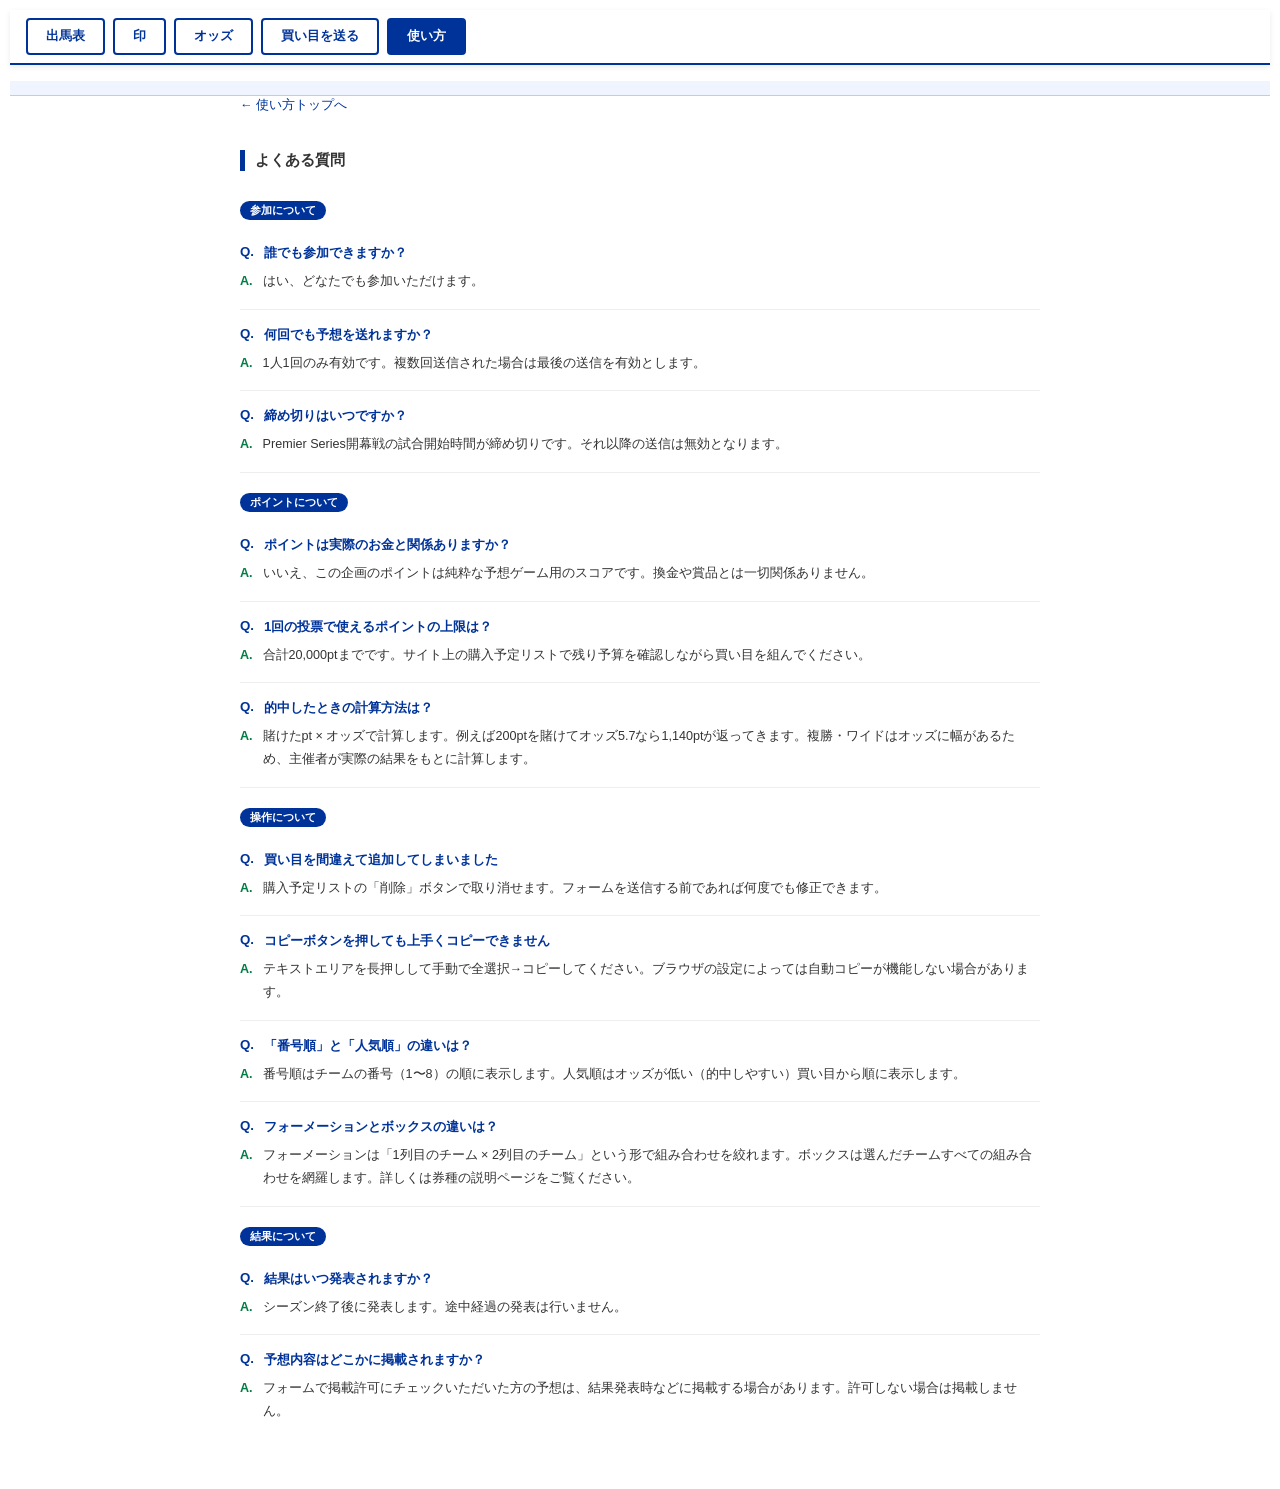
==== commit 16752d8f: "Add files via upload" ====
--- a/faq.html
+++ b/faq.html
@@ -3,55 +3,37 @@
 <head>
     <meta charset="UTF-8">
     <meta name="viewport" content="width=device-width, initial-scale=1.0">
-    <title>Q&A — Premier Series 26-27予想企画</title>
+    <title>よくある質問 — Premier Series 26-27予想企画</title>
     <link rel="icon" href="favicon.ico">
     <link rel="apple-touch-icon" href="apple-touch-icon.png">
-    <link rel="preconnect" href="https://fonts.googleapis.com">
-    <link rel="preconnect" href="https://fonts.gstatic.com" crossorigin>
-    <link href="https://fonts.googleapis.com/css2?family=Noto+Sans+JP:wght@400;500;700;900&display=swap" rel="stylesheet">
     <link rel="stylesheet" href="css/style.css">
     <style>
         .faq-wrap { max-width: 800px; margin: 0 auto; padding: 0 16px 40px; }
-        .faq-category { font-size: .78em; font-weight: bold; color: #fff; background: #003399; display: inline-block; padding: 3px 12px; border-radius: 10px; margin: 24px 0 10px; }
-        .faq-category:first-of-type { margin-top: 8px; }
-        .faq-item { border-bottom: 1px solid #eee; padding: 14px 0; }
+        .faq-item { border-bottom: 1px solid #eee; padding: 16px 0; }
         .faq-item:last-child { border-bottom: none; }
-        .faq-q { font-weight: bold; color: #003399; margin: 0 0 6px; font-size: .93em; display: flex; gap: 10px; }
+        .faq-q { font-weight: bold; color: #003399; margin: 0 0 8px; font-size: .95em; display: flex; gap: 10px; }
         .faq-q::before { content: 'Q.'; flex-shrink: 0; }
         .faq-a { color: #333; line-height: 1.8; font-size: .9em; display: flex; gap: 10px; margin: 0; }
         .faq-a::before { content: 'A.'; flex-shrink: 0; font-weight: bold; color: #007d43; }
-        @media (max-width: 767px) {
-            .faq-wrap { padding: 0 10px 40px; }
-            .faq-q { font-size: .88em; }
-            .faq-a { font-size: .86em; }
-        }
+        .back-link { display: inline-block; margin-bottom: 16px; color: #003399; text-decoration: none; font-size: .9em; }
+        .back-link:hover { text-decoration: underline; }
+        .faq-category { font-size: .8em; font-weight: bold; color: #fff; background: #003399; display: inline-block; padding: 2px 10px; border-radius: 10px; margin: 20px 0 8px; }
     </style>
 </head>
 <body>
-<header class="site-header">
-    <div class="header-inner">
-        <a href="index.html" class="site-logo">
-            <img src="assets/images/logo.png" alt="PS予想企画" class="site-logo-img">
-            <div class="site-logo-text">
-                <span class="site-logo-main">PS予想企画</span>
-                <span class="site-logo-sub">PREMIER SERIES 26-27</span>
-            </div>
-        </a>
-    </div>
-</header>
 <nav class="page-nav">
     <a href="index.html">出馬表</a>
     <a href="marks.html">印</a>
     <a href="odds.html">オッズ</a>
     <a href="submit.html">買い目を送る</a>
-    <a href="help.html">使い方</a>
-    <a href="faq.html" class="active">Q&A</a>
+    <a href="help.html" class="active">使い方</a>
 </nav>
-<div id="countdown-bar"><div id="countdown-bar-inner"></div></div>
+<div id="countdown-bar"></div>
 
 <div class="faq-wrap">
+<a class="back-link" href="help.html">← 使い方トップへ</a>
 
-<div class="section-title">Q&A</div>
+<div class="section-title">よくある質問</div>
 
 <div class="faq-category">参加について</div>
 
@@ -122,7 +104,5 @@
 </div>
 
 </div>
-<script src="js/common.js"></script>
-<script>document.addEventListener("DOMContentLoaded", renderCountdown);</script>
 </body>
 </html>
--- a/css/style.css
+++ b/css/style.css
@@ -1,126 +1,17 @@
-@import url('https://fonts.googleapis.com/css2?family=Noto+Sans+JP:wght@400;500;700;900&display=swap');
-
 :root {
-    --navy: #0a1628;
-    --navy-mid: #1a2d4a;
-    --blue: #1a4fd6;
-    --blue-light: #e8eefb;
     --jra-blue: #003399;
     --jra-green: #007d43;
-    --text: #0a1628;
-    --text-sub: #5a6a82;
-    --border: #dde3ed;
     --border-color: #ccc;
-    --bg: #f5f7fb;
-    --white: #fff;
     --accent-red: #d00;
 }
 
-* { box-sizing: border-box; }
-
 body {
-    font-family: 'Noto Sans JP', "Helvetica Neue", Arial, sans-serif;
+    font-family: "Helvetica Neue", Arial, sans-serif;
     font-size: 14px;
-    margin: 0;
-    color: var(--text);
-    background: var(--bg);
-    -webkit-font-smoothing: antialiased;
-}
-
-/* ── サイトヘッダー ── */
-.site-header {
-    background: var(--navy);
-    padding: 0 20px;
-}
-.header-inner {
-    max-width: 1100px;
-    margin: 0 auto;
-    height: 52px;
-    display: flex;
-    align-items: center;
-}
-.site-logo {
-    display: flex;
-    align-items: center;
-    gap: 10px;
-    text-decoration: none;
-}
-.site-logo-img {
-    height: 32px;
-    width: auto;
-    object-fit: contain;
-}
-.site-logo-text {
-    display: flex;
-    flex-direction: column;
-    line-height: 1;
-}
-.site-logo-main {
-    font-size: .88rem;
-    font-weight: 900;
-    color: #fff;
-    letter-spacing: .04em;
-}
-.site-logo-sub {
-    font-size: .58rem;
-    color: rgba(255,255,255,.45);
-    letter-spacing: .1em;
-    margin-top: 2px;
-    font-weight: 400;
-}
-
-/* ── ナビ（旧デザイン踏襲・色だけ更新） ── */
-.page-nav {
-    display: flex;
-    gap: 8px;
-    position: sticky;
-    top: 0;
-    z-index: 1000;
-    background: var(--navy-mid);
-    padding: 8px 16px;
-    margin: 0 0 16px;
-    border-bottom: 2px solid rgba(255,255,255,.12);
-    box-shadow: 0 2px 6px rgba(0,0,0,.18);
-    overflow-x: auto;
-    scrollbar-width: none;
-}
-.page-nav::-webkit-scrollbar { display: none; }
-.page-nav a {
-    padding: 7px 16px;
-    border: 2px solid rgba(255,255,255,.35);
-    border-radius: 4px;
-    color: rgba(255,255,255,.75);
-    text-decoration: none;
-    font-weight: bold;
-    font-size: .88em;
-    white-space: nowrap;
-    flex-shrink: 0;
-    transition: background .15s, color .15s, border-color .15s;
-}
-.page-nav a.active,
-.page-nav a:hover {
-    background: rgba(255,255,255,.15);
-    color: #fff;
-    border-color: #fff;
-}
-
-/* ── カウントダウン ── */
-#countdown-bar {
-    display: flex;
-    align-items: center;
-    gap: 8px;
-    background: var(--blue-light);
-    border-bottom: 1px solid #c5d3f0;
-    padding: 7px 16px;
-    font-size: .82rem;
-    margin-bottom: 0;
-}
-#countdown-bar.cd-urgent { background: #fff3f0; border-bottom-color: #f5b8b0; }
-.cd-label { color: var(--text-sub); }
-.cd-value { font-weight: 700; color: var(--blue); }
-.cd-value.cd-closed { color: #d00; }
-.cd-urgent .cd-value { color: #d00; }
-#countdown-bar strong { font-size: 1.1em; }
+    margin: 10px;
+    color: #333;
+    background: #fff;
+}
 
 /* ── 共通 ── */
 .section-title {
@@ -149,129 +40,509 @@
     cursor: pointer;
     border-radius: 3px;
     color: #000;
-    font-family: 'Noto Sans JP', sans-serif;
 }
 .odd_view:hover { background: #fdd835; }
 
 /* ── チームヘッダー ── */
-.team-table { width: 100%; border-collapse: collapse; margin-bottom: 20px; table-layout: fixed; }
-.team-table th, .team-table td { border: 1px solid var(--border-color); text-align: center; padding: 8px 2px; }
-.team-table th { background: var(--jra-blue); color: #fff; font-size: .8em; }
-.team-table td { font-weight: bold; font-size: .9em; overflow: hidden; text-overflow: ellipsis; }
-.team-logo { width: 30px; height: 30px; object-fit: contain; vertical-align: middle; margin-bottom: 3px; }
+.team-table {
+    width: 100%;
+    border-collapse: collapse;
+    margin-bottom: 20px;
+    table-layout: fixed;
+}
+.team-table th,
+.team-table td {
+    border: 1px solid var(--border-color);
+    text-align: center;
+    padding: 8px 2px;
+}
+.team-table th {
+    background: var(--jra-blue);
+    color: #fff;
+    font-size: .8em;
+}
+.team-table td {
+    font-weight: bold;
+    font-size: .9em;
+    overflow: hidden;
+    text-overflow: ellipsis;
+}
+.team-logo {
+    width: 30px;
+    height: 30px;
+    object-fit: contain;
+    vertical-align: middle;
+    margin-bottom: 3px;
+}
 
 /* ── タブ ── */
-.tab-menu { display: flex; list-style: none; padding: 0; margin: 0; border-bottom: 2px solid var(--jra-blue); flex-wrap: wrap; }
-.tab-menu li { padding: 10px 15px; cursor: pointer; background: #eee; margin-right: 2px; border: 1px solid var(--border-color); border-bottom: none; font-weight: bold; }
-.tab-menu li.active { background: var(--jra-blue); color: #fff; border-color: var(--jra-blue); }
+.tab-menu {
+    display: flex;
+    list-style: none;
+    padding: 0;
+    margin: 0;
+    border-bottom: 2px solid var(--jra-blue);
+    flex-wrap: wrap;
+}
+.tab-menu li {
+    padding: 10px 15px;
+    cursor: pointer;
+    background: #eee;
+    margin-right: 2px;
+    border: 1px solid var(--border-color);
+    border-bottom: none;
+    font-weight: bold;
+}
+.tab-menu li.active {
+    background: var(--jra-blue);
+    color: #fff;
+    border-color: var(--jra-blue);
+}
 
 /* ── 投票モード ── */
-.vote-mode-bar { display: flex; gap: 6px; margin: 8px 0; flex-wrap: wrap; }
-.mode-btn { padding: 6px 14px; border: 2px solid var(--jra-blue); background: #fff; color: var(--jra-blue); border-radius: 4px; cursor: pointer; font-weight: bold; font-size: .85em; font-family: 'Noto Sans JP', sans-serif; }
-.mode-btn.active { background: var(--jra-blue); color: #fff; }
+.vote-mode-bar {
+    display: flex;
+    gap: 6px;
+    margin: 8px 0;
+    flex-wrap: wrap;
+}
+.mode-btn {
+    padding: 6px 14px;
+    border: 2px solid var(--jra-blue);
+    background: #fff;
+    color: var(--jra-blue);
+    border-radius: 4px;
+    cursor: pointer;
+    font-weight: bold;
+    font-size: .85em;
+}
+.mode-btn.active {
+    background: var(--jra-blue);
+    color: #fff;
+}
 
 /* ── マークシート ── */
-.marksheet-area { background: #f2f2f2; padding: 10px; border: 1px solid var(--border-color); margin-top: -1px; }
-.ms-table { width: 100%; border-collapse: collapse; background: #fff; margin-bottom: 6px; table-layout: fixed; }
-.ms-table th, .ms-table td { border: 1px solid var(--border-color); padding: 4px 2px; text-align: center; font-size: .85em; overflow: hidden; text-overflow: ellipsis; white-space: nowrap; }
+.marksheet-area {
+    background: #f2f2f2;
+    padding: 10px;
+    border: 1px solid var(--border-color);
+    margin-top: -1px;
+}
+.ms-table {
+    width: 100%;
+    border-collapse: collapse;
+    background: #fff;
+    margin-bottom: 6px;
+    table-layout: fixed;
+}
+.ms-table th,
+.ms-table td {
+    border: 1px solid var(--border-color);
+    padding: 4px 2px;
+    text-align: center;
+    font-size: .85em;
+    overflow: hidden;
+    text-overflow: ellipsis;
+    white-space: nowrap;
+}
 .ms-table th { background: #e9e9e9; }
-.ms-row-label { font-weight: bold; background: #f8f9fa; white-space: nowrap; width: 5em; }
-.ms-cell { cursor: pointer; user-select: none; transition: background .12s; }
+.ms-row-label {
+    font-weight: bold;
+    background: #f8f9fa;
+    white-space: nowrap;
+    width: 5em;
+}
+.ms-cell {
+    cursor: pointer;
+    user-select: none;
+    transition: background .12s;
+}
 .ms-cell:hover { background: #dde8ff; }
 .ms-cell.marked { background: var(--jra-blue); color: #fff; font-weight: bold; }
-.ms-cell.axis1 { background: #e91e63; color: #fff; font-weight: bold; }
-.ms-cell.axis2 { background: #ff9800; color: #fff; font-weight: bold; }
-.all_button { width: 28px; padding: 2px; cursor: pointer; font-size: .8em; }
-
-/* ── ソートバー ── */
-.sort-controls { margin: 10px 0 0; padding-bottom: 8px; border-bottom: 1px solid var(--border-color); }
-.sort-btn { padding: 5px 15px; cursor: pointer; border: 1px solid var(--jra-blue); background: #fff; color: var(--jra-blue); border-radius: 4px; font-family: 'Noto Sans JP', sans-serif; }
+.ms-cell.axis1  { background: #e91e63; color: #fff; font-weight: bold; }
+.ms-cell.axis2  { background: #ff9800; color: #fff; font-weight: bold; }
+.all_button {
+    width: 28px;
+    padding: 2px;
+    cursor: pointer;
+    font-size: .8em;
+}
+
+/* ── ソートバー（全タブ共通） ── */
+.sort-controls {
+    margin: 10px 0 0;
+    padding-bottom: 8px;
+    border-bottom: 1px solid var(--border-color);
+}
+.sort-btn {
+    padding: 5px 15px;
+    cursor: pointer;
+    border: 1px solid var(--jra-blue);
+    background: #fff;
+    color: var(--jra-blue);
+    border-radius: 4px;
+}
 .sort-btn.active { background: var(--jra-blue); color: #fff; }
 
 /* ── オッズ一覧 ── */
-.list-wrapper { max-height: 500px; overflow-y: auto; border: 1px solid var(--border-color); margin-top: 10px; }
+.list-wrapper {
+    max-height: 500px;
+    overflow-y: auto;
+    border: 1px solid var(--border-color);
+    margin-top: 10px;
+}
 table.list-table { width: 100%; border-collapse: collapse; }
-.list-table th { position: sticky; top: 0; background: #eee; border: 1px solid var(--border-color); padding: 8px; }
-.list-table td { border: 1px solid var(--border-color); padding: 8px; text-align: center; }
+.list-table th {
+    position: sticky;
+    top: 0;
+    background: #eee;
+    border: 1px solid var(--border-color);
+    padding: 8px;
+}
+.list-table td {
+    border: 1px solid var(--border-color);
+    padding: 8px;
+    text-align: center;
+}
 .odds-val { font-weight: bold; }
 .odds-low  { color: #d00; }
 .odds-high { color: #0066cc; }
 .odds_row { cursor: pointer; transition: background .15s; }
 .odds_row:hover  { background: #fff9c4 !important; }
 .odds_row:active { background: #ffe082 !important; }
-.odds_row td[data-bet-type]:hover { background: #ffe082 !important; cursor: pointer; }
+
+/* 単複：ホバー中のセルだけ色を濃くしてどちらを押すか明示 */
+.odds_row td[data-bet-type]:hover {
+    background: #ffe082 !important;
+    cursor: pointer;
+}
 
 /* ── カート ── */
-#bet-management { margin-top: 30px; border: 2px solid #333; padding: 15px; border-radius: 8px; background: #fdfdfd; }
+#bet-management {
+    margin-top: 30px;
+    border: 2px solid #333;
+    padding: 15px;
+    border-radius: 8px;
+    background: #fdfdfd;
+}
 #cart-table { width: 100%; border-collapse: collapse; }
-#cart-table th { padding: 5px; border-bottom: 1px solid #ccc; background: #eee; font-size: .85em; }
-#cart-table td { padding: 6px 8px; border-bottom: 1px solid #f0f0f0; text-align: center; vertical-align: middle; }
-.pt-display { display: inline-flex; align-items: center; gap: 2px; cursor: pointer; border: 1px solid #aaa; border-radius: 4px; padding: 3px 6px; background: #fff; font-size: .9em; white-space: nowrap; }
+#cart-table th {
+    padding: 5px;
+    border-bottom: 1px solid #ccc;
+    background: #eee;
+    font-size: .85em;
+}
+#cart-table td {
+    padding: 6px 8px;
+    border-bottom: 1px solid #f0f0f0;
+    text-align: center;
+    vertical-align: middle;
+}
+.pt-display {
+    display: inline-flex;
+    align-items: center;
+    gap: 2px;
+    cursor: pointer;
+    border: 1px solid #aaa;
+    border-radius: 4px;
+    padding: 3px 6px;
+    background: #fff;
+    font-size: .9em;
+    white-space: nowrap;
+}
 .pt-display:hover { border-color: var(--jra-blue); background: #eef; }
 .pt-n { font-weight: bold; color: var(--jra-blue); min-width: 1.4em; text-align: right; }
 .pt-fixed { color: #666; }
-.btn-expand { font-size: .75em; cursor: pointer; padding: 3px 7px; border: 1px solid #aaa; border-radius: 3px; background: #f5f5f5; font-family: 'Noto Sans JP', sans-serif; }
+
+/* ── カートボタン ── */
+.btn-expand {
+    font-size: .75em;
+    cursor: pointer;
+    padding: 3px 7px;
+    border: 1px solid #aaa;
+    border-radius: 3px;
+    background: #f5f5f5;
+}
 .btn-expand:hover { background: #e0e8ff; }
-.btn-expand-budget { font-size: .75em; cursor: pointer; padding: 3px 7px; border: 1px solid #007d43; border-radius: 3px; background: #e8f5e9; color: #007d43; font-weight: bold; font-family: 'Noto Sans JP', sans-serif; }
+.btn-expand-budget {
+    font-size: .75em;
+    cursor: pointer;
+    padding: 3px 7px;
+    border: 1px solid #007d43;
+    border-radius: 3px;
+    background: #e8f5e9;
+    color: #007d43;
+    font-weight: bold;
+}
 .btn-expand-budget:hover { background: #c8e6c9; }
-.btn-delete { font-size: .75em; cursor: pointer; padding: 3px 7px; border: 1px solid #d00; border-radius: 3px; background: #fff0f0; color: #d00; font-family: 'Noto Sans JP', sans-serif; }
+.btn-delete {
+    font-size: .75em;
+    cursor: pointer;
+    padding: 3px 7px;
+    border: 1px solid #d00;
+    border-radius: 3px;
+    background: #fff0f0;
+    color: #d00;
+}
 .btn-delete:hover { background: #ffd0d0; }
 
 /* ── テンキー ── */
-#numpad-overlay { position: fixed; inset: 0; background: rgba(0,0,0,.45); z-index: 2000; display: flex; align-items: center; }
-#numpad-box { background: #fff; border-radius: 10px; padding: 18px; width: 220px; box-shadow: 0 6px 30px rgba(0,0,0,.35); }
-#numpad-preview { font-size: 1.4em; font-weight: bold; text-align: right; color: var(--jra-blue); margin-bottom: 10px; border-bottom: 2px solid var(--jra-blue); padding-bottom: 6px; }
-.np-grid { display: grid; grid-template-columns: repeat(3,1fr); gap: 6px; }
-.np-btn { padding: 12px 0; font-size: 1.1em; font-weight: bold; border: 1px solid #ccc; border-radius: 6px; cursor: pointer; background: #f8f8f8; font-family: 'Noto Sans JP', sans-serif; }
-.np-btn:hover { background: #e0e8ff; }
+#numpad-overlay {
+    position: fixed;
+    inset: 0;
+    background: rgba(0,0,0,.45);
+    z-index: 2000;
+    display: flex;
+    align-items: center;
+    justify-content: center;
+}
+#numpad-box {
+    background: #fff;
+    border-radius: 10px;
+    padding: 18px;
+    width: 220px;
+    box-shadow: 0 6px 30px rgba(0,0,0,.35);
+}
+#numpad-preview {
+    font-size: 1.4em;
+    font-weight: bold;
+    text-align: right;
+    color: var(--jra-blue);
+    margin-bottom: 10px;
+    border-bottom: 2px solid var(--jra-blue);
+    padding-bottom: 6px;
+}
+.np-grid {
+    display: grid;
+    grid-template-columns: repeat(3,1fr);
+    gap: 6px;
+}
+.np-btn {
+    padding: 12px 0;
+    font-size: 1.1em;
+    font-weight: bold;
+    border: 1px solid #ccc;
+    border-radius: 6px;
+    cursor: pointer;
+    background: #f8f8f8;
+}
+.np-btn:hover   { background: #e0e8ff; }
 .np-btn.confirm { background: var(--jra-blue); color: #fff; grid-column: span 2; }
-.np-btn.cancel { background: #eee; }
-#numpad-label { font-size: .8em; color: #888; margin-bottom: 6px; text-align: center; }
+.np-btn.cancel  { background: #eee; }
+#numpad-label {
+    font-size: .8em;
+    color: #888;
+    margin-bottom: 6px;
+    text-align: center;
+}
 
 /* ── フォームエクスポート ── */
-.btn-set-formation { background: #e91e63; color: #fff; border: none; padding: 10px 20px; border-radius: 4px; cursor: pointer; font-weight: bold; margin-left: 10px; font-family: 'Noto Sans JP', sans-serif; }
+.btn-set-formation {
+    background: #e91e63;
+    color: #fff;
+    border: none;
+    padding: 10px 20px;
+    border-radius: 4px;
+    cursor: pointer;
+    font-weight: bold;
+    margin-left: 10px;
+}
 .btn-set-formation:hover { background: #d81b60; }
-#form-export-area { position: fixed; top: 15%; left: 5%; width: 90%; height: 70%; background: #fff; border: 3px solid #333; z-index: 1000; padding: 20px; box-shadow: 0 0 20px rgba(0,0,0,.5); }
-
-/* ── オッズ列幅 ── */
-table.odds-list { table-layout: fixed; width: 100%; }
-table.odds-list .col-comb { width: 60%; text-align: center; font-family: monospace; font-size: .9em; }
-table.odds-list .col-odds { width: 40%; text-align: center; font-size: .9em; cursor: pointer; }
-table.odds-list tr.odds_row:hover .col-odds { background: #fff9c4 !important; }
-table.odds-list tr.odds_row td[data-clickable]:hover { background: #ffe082 !important; }
-
-/* ━━━━━━━━━━━━━━━━━━━━━━━━━━━━━━
+#form-export-area {
+    position: fixed;
+    top: 15%;
+    left: 5%;
+    width: 90%;
+    height: 70%;
+    background: #fff;
+    border: 3px solid #333;
+    z-index: 1000;
+    padding: 20px;
+    box-shadow: 0 0 20px rgba(0,0,0,.5);
+}
+
+/* ── オッズ一覧（2連複〜3連単）共通セル幅 ── */
+table.odds-list {
+    table-layout: fixed;
+    width: 100%;
+}
+table.odds-list .col-comb {
+    width: 60%;
+    text-align: center;
+    font-family: monospace;
+    font-size: .9em;
+}
+table.odds-list .col-odds {
+    width: 40%;
+    text-align: center;
+    font-size: .9em;
+    cursor: pointer;
+}
+/* 行ホバー時にオッズセルだけ濃くする（単複と同じ色） */
+table.odds-list tr.odds_row:hover .col-odds {
+    background: #fff9c4 !important;
+}
+table.odds-list tr.odds_row td[data-clickable]:hover {
+    background: #ffe082 !important;
+}
+.page-nav {
+    display: flex;
+    gap: 8px;
+    position: sticky;
+    top: 0;
+    z-index: 1000;
+    background: #fff;
+    padding: 8px 16px;
+    margin: 0 0 16px;
+    border-bottom: 2px solid var(--jra-blue);
+    box-shadow: 0 2px 6px rgba(0,0,0,.08);
+}
+.page-nav a {
+    padding: 8px 18px;
+    border: 2px solid var(--jra-blue);
+    border-radius: 4px;
+    color: var(--jra-blue);
+    text-decoration: none;
+    font-weight: bold;
+    font-size: .9em;
+}
+.page-nav a.active,
+.page-nav a:hover {
+    background: var(--jra-blue);
+    color: #fff;
+}
+
+/* ── カウントダウンバー ── */
+#countdown-bar {
+    display: flex;
+    align-items: center;
+    gap: 8px;
+    background: #f0f4ff;
+    border-bottom: 1px solid #c0cce8;
+    padding: 7px 16px;
+    font-size: .88em;
+}
+#countdown-bar.cd-urgent {
+    background: #fff3f0;
+    border-bottom-color: #f5b8b0;
+}
+.cd-label { color: #555; }
+.cd-value { font-weight: bold; color: var(--jra-blue); }
+.cd-value.cd-closed { color: #d00; }
+.cd-urgent .cd-value { color: #d00; }
+#countdown-bar strong { font-size: 1.15em; }
+
+/* ━━━━━━━━━━━━━━━━━━━━━━━━━━━━━━━━━━━━
    スマホ専用スタイル（767px以下）
-━━━━━━━━━━━━━━━━━━━━━━━━━━━━━━ */
+   PC版は一切変更しない
+━━━━━━━━━━━━━━━━━━━━━━━━━━━━━━━━━━━━ */
 @media (max-width: 767px) {
-    body { font-size: 13px; margin: 0; }
-
-    .site-header { padding: 0 12px; }
-    .header-inner { height: 46px; }
-    .site-logo-main { font-size: .82rem; }
-
-    .page-nav { padding: 6px 8px; gap: 4px; flex-wrap: nowrap; margin-bottom: 0; }
-    .page-nav a { padding: 6px 10px; font-size: .78em; border-width: 1.5px; }
-
-    #countdown-bar { padding: 6px 12px; font-size: .75rem; }
-
-    .marksheet-area { padding: 6px; }
-    .ms-table-wrap { overflow-x: auto; -webkit-overflow-scrolling: touch; }
-    .ms-table { min-width: 480px; table-layout: fixed; }
-    .ms-row-label { width: 4.5em; font-size: .75em; }
-    .ms-table th, .ms-table td { padding: 3px 1px; font-size: .8em; }
-
-    .mode-btn { padding: 5px 8px; font-size: .78em; border-width: 1.5px; }
-    .vote-mode-bar { gap: 4px; }
-
-    #bet-management { padding: 10px 6px; }
-    .cart-scroll-wrap { overflow-x: auto; -webkit-overflow-scrolling: touch; }
-    #cart-table { min-width: 480px; }
-    #cart-table th, #cart-table td { padding: 4px 4px; font-size: .8em; white-space: nowrap; }
-
-    #form-export-area { position: fixed; top: 0; left: 0; width: 100%; height: 100%; border: none; border-radius: 0; padding: 16px; box-sizing: border-box; overflow-y: auto; z-index: 2000; }
-    #form-export-area h3 { font-size: 1em; margin-bottom: 8px; }
-    #form-export-area textarea { height: 40vh !important; font-size: 11px !important; }
-    #btn-copy { width: 100%; padding: 12px; font-size: 1em; }
-    #btn-open-form { display: block !important; width: 100%; box-sizing: border-box; text-align: center; padding: 12px !important; font-size: 1em !important; margin-top: 4px; }
-}
+
+    /* ── ①マークシートを横スクロール対応 ── */
+    .marksheet-area {
+        padding: 6px;
+    }
+    .ms-table-wrap {
+        overflow-x: auto;
+        -webkit-overflow-scrolling: touch;
+    }
+    .ms-table {
+        min-width: 480px; /* 8チーム分が潰れない最小幅 */
+        table-layout: fixed;
+    }
+    .ms-row-label {
+        width: 4.5em;
+        font-size: .75em;
+    }
+    .ms-table th,
+    .ms-table td {
+        padding: 3px 1px;
+        font-size: .8em;
+    }
+
+    /* ── ②投票モードボタンを小さく ── */
+    .mode-btn {
+        padding: 5px 8px;
+        font-size: .78em;
+        border-width: 1.5px;
+    }
+    .vote-mode-bar {
+        gap: 4px;
+    }
+
+    /* ── ③カートを横スクロール対応・券種列を詰める ── */
+    #bet-management {
+        padding: 10px 6px;
+    }
+    .cart-scroll-wrap {
+        overflow-x: auto;
+        -webkit-overflow-scrolling: touch;
+    }
+    #cart-table {
+        min-width: 480px;
+    }
+    #cart-table th,
+    #cart-table td {
+        padding: 4px 4px;
+        font-size: .8em;
+        white-space: nowrap;
+    }
+
+    /* ── ④買い目データ作成モーダルをフルスクリーン化 ── */
+    #form-export-area {
+        position: fixed;
+        top: 0;
+        left: 0;
+        width: 100%;
+        height: 100%;
+        border: none;
+        border-radius: 0;
+        padding: 16px;
+        box-sizing: border-box;
+        overflow-y: auto;
+        z-index: 2000;
+    }
+    #form-export-area h3 {
+        font-size: 1em;
+        margin-bottom: 8px;
+    }
+    #form-export-area textarea {
+        height: 40vh !important;
+        font-size: 11px !important;
+    }
+    #form-export-area p {
+        font-size: .8em;
+    }
+    #btn-copy {
+        width: 100%;
+        padding: 12px;
+        font-size: 1em;
+    }
+    #btn-open-form {
+        display: block !important;
+        width: 100%;
+        box-sizing: border-box;
+        text-align: center;
+        padding: 12px !important;
+        font-size: 1em !important;
+        margin-top: 4px;
+    }
+
+    /* ── ⑤ナビを1行コンパクトに ── */
+    .page-nav {
+        padding: 6px 8px;
+        gap: 4px;
+        flex-wrap: nowrap;
+        overflow-x: auto;
+        -webkit-overflow-scrolling: touch;
+        scrollbar-width: none;
+    }
+    .page-nav::-webkit-scrollbar { display: none; }
+    .page-nav a {
+        padding: 6px 10px;
+        font-size: .78em;
+        white-space: nowrap;
+        flex-shrink: 0;
+        border-width: 1.5px;
+    }
+}
